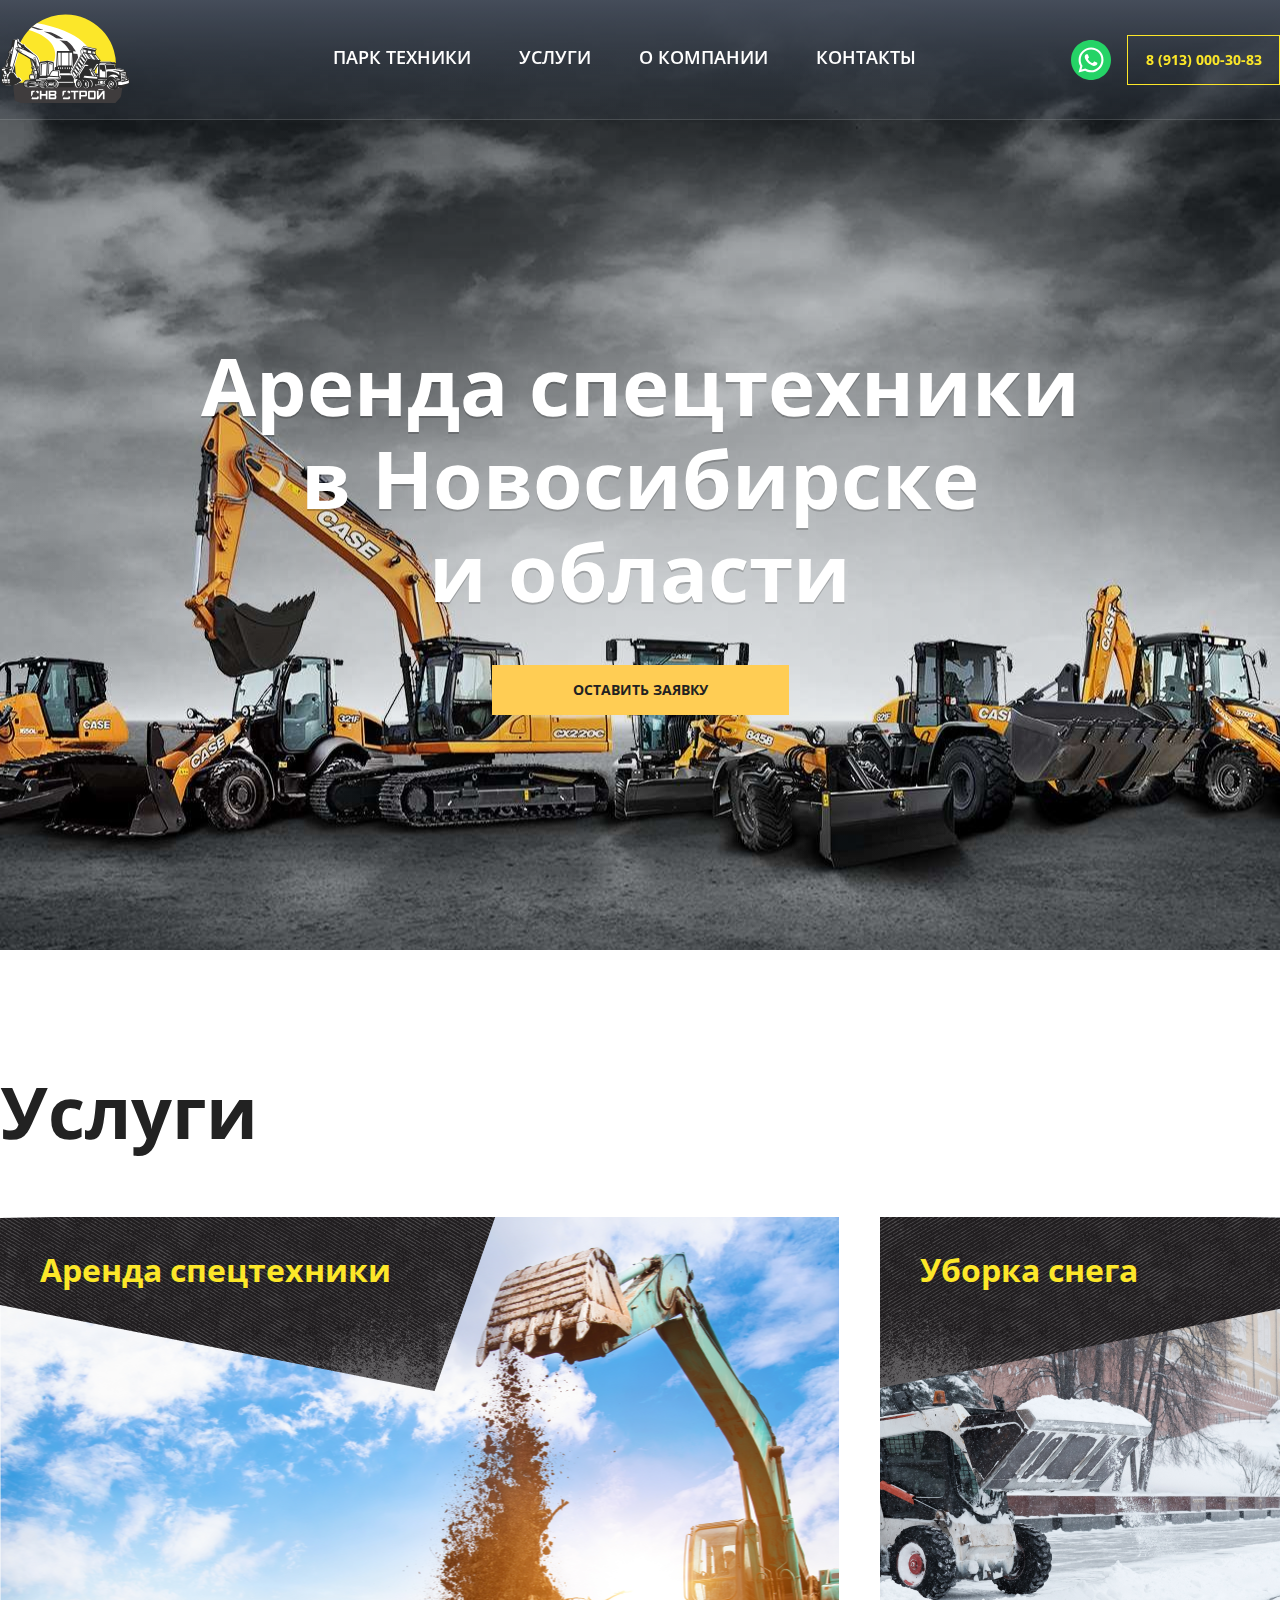
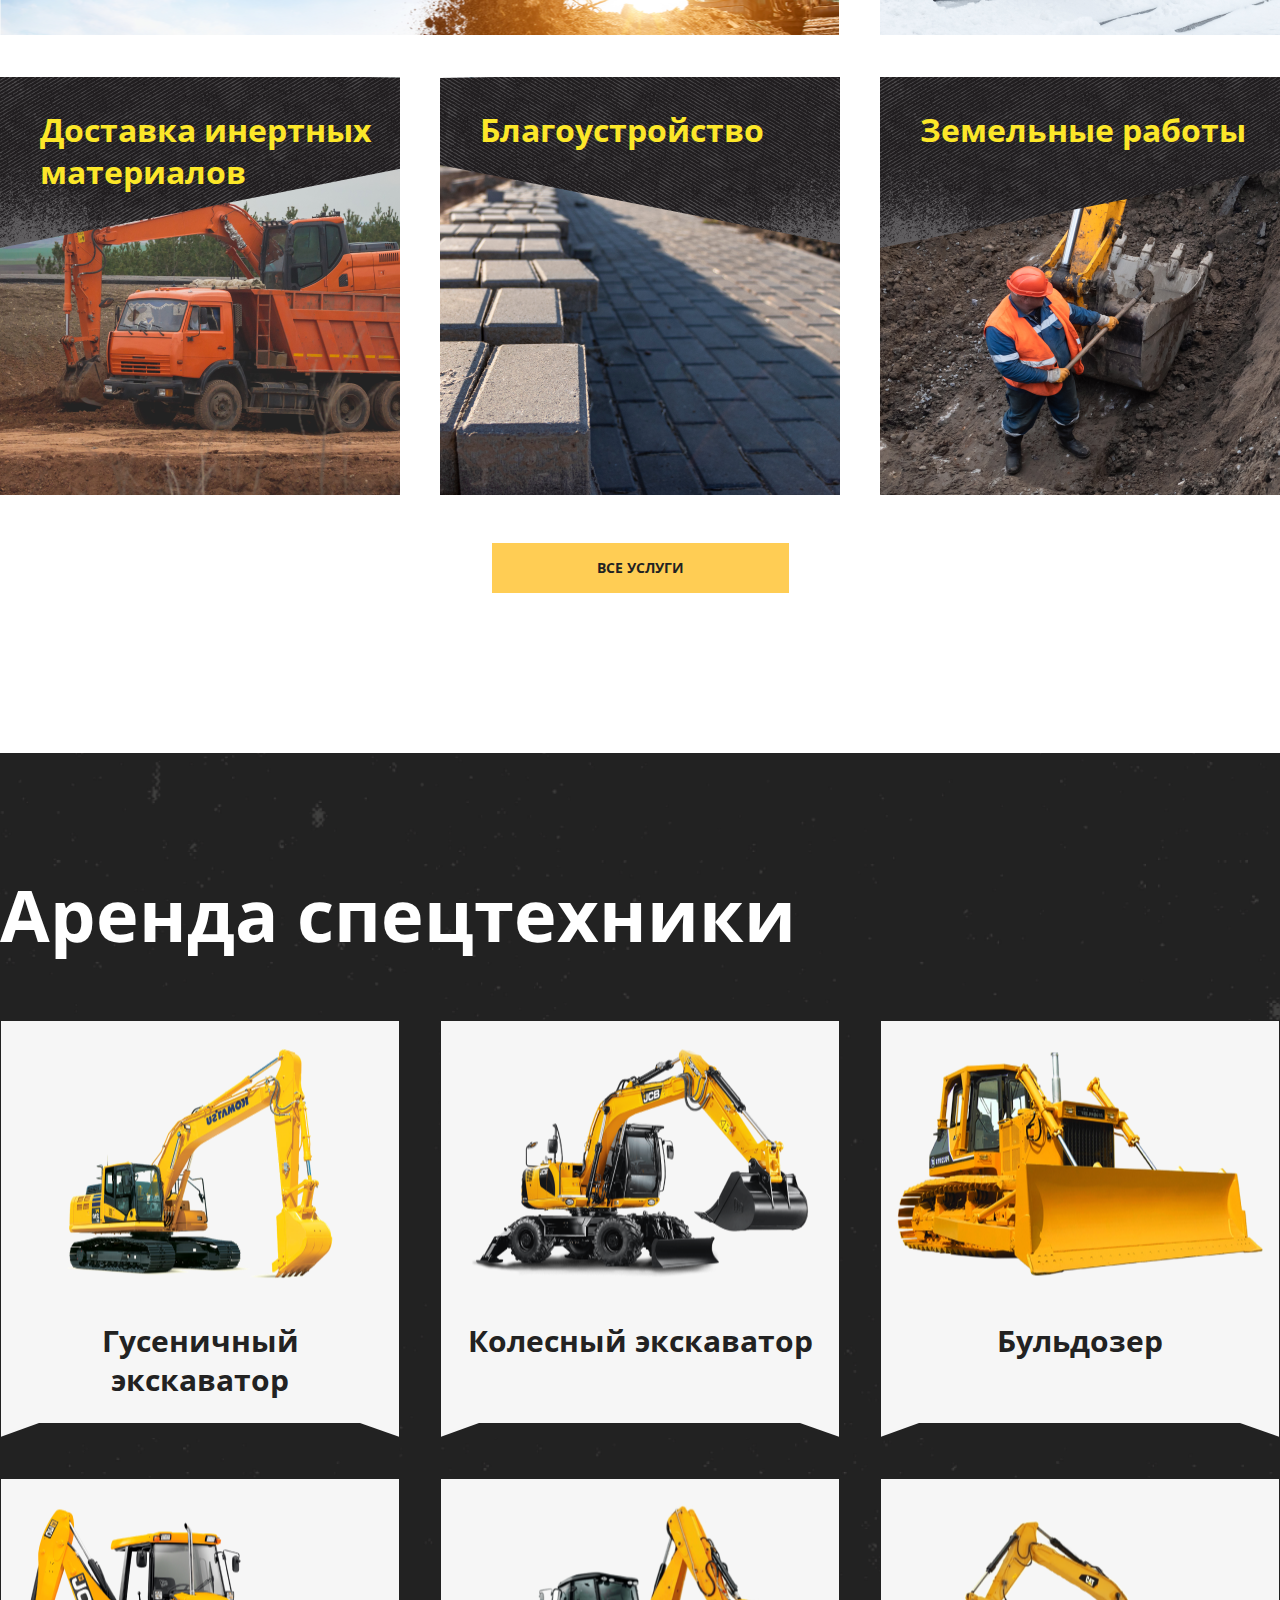
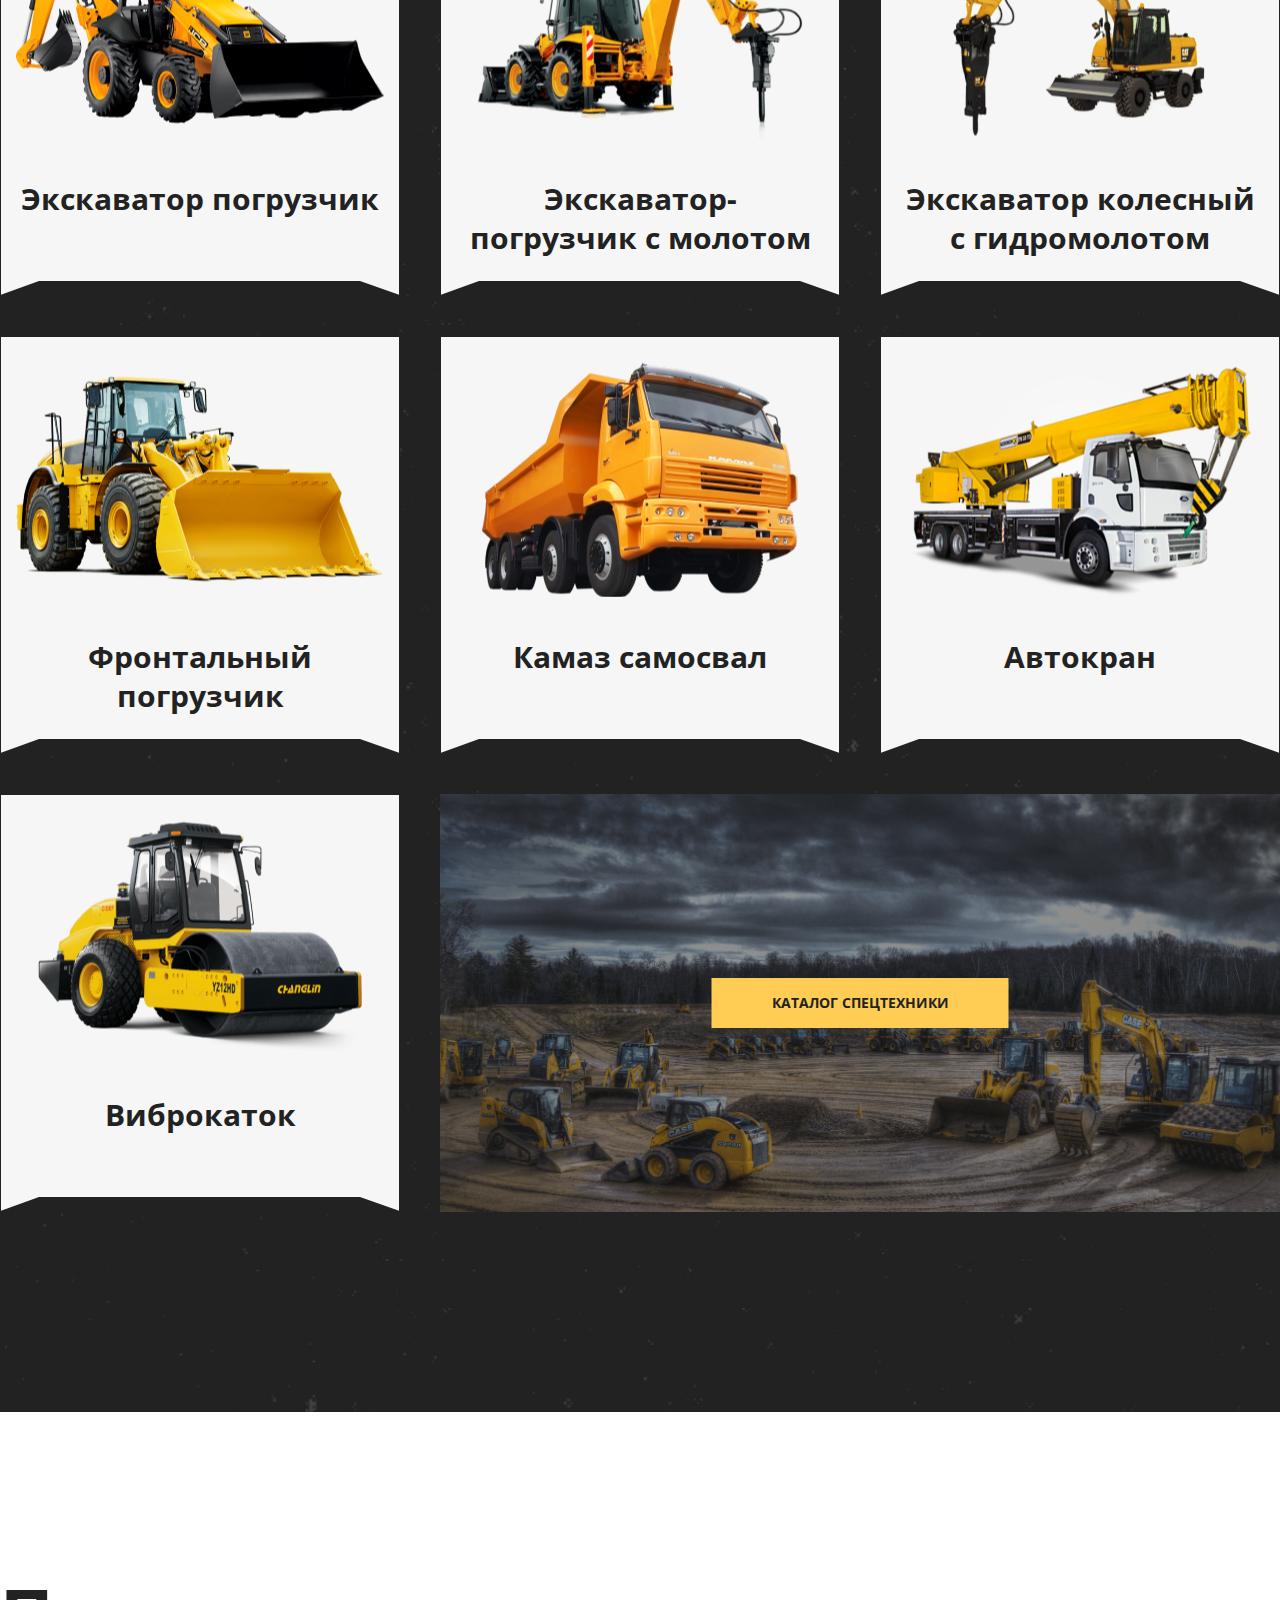
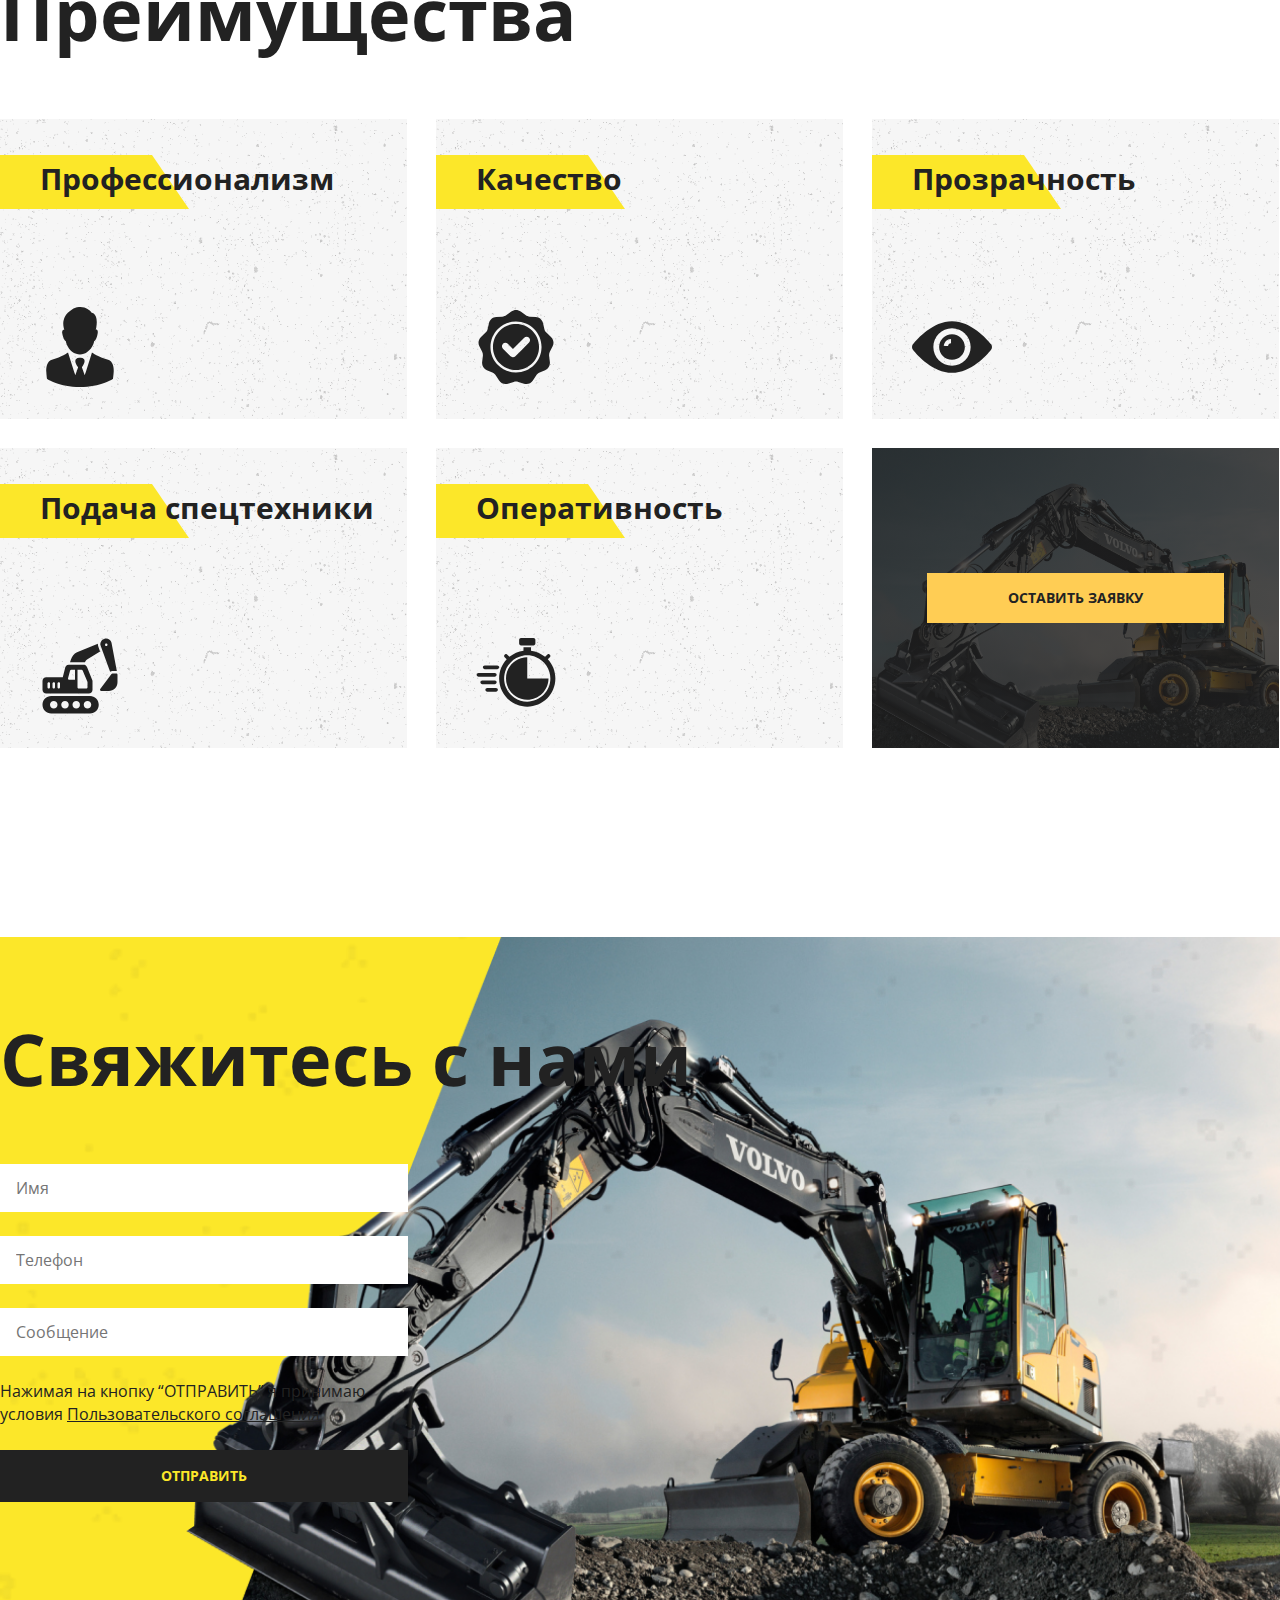
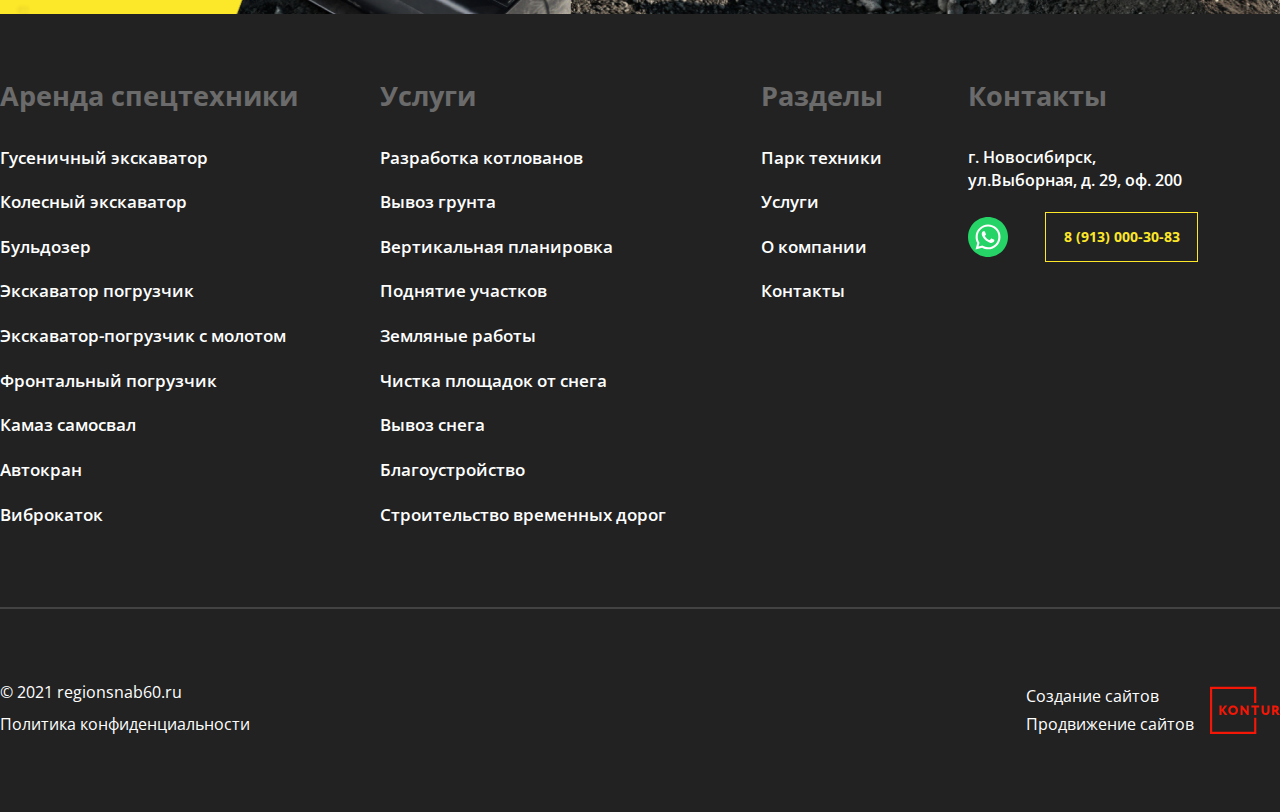
==== index.html @ 0daf1dda "web page" ====
<!DOCTYPE html>
<html lang="ru">
<head>
    <meta charset="UTF-8">
    <meta http-equiv="X-UA-Compatible" content="IE=edge">
    <meta name="viewport" content="width=device-width, initial-scale=1.0">
    <link rel="stylesheet" href="css/normalize.css">
    <link rel="stylesheet" href="css/style.css">
    <link rel="stylesheet" href="css/media.css">
    <title></title>
</head>
<body>
    <header class="header">
        <div class="container">
            <div class="header__box">
                <a href="#" class="header__logo">
                    <img src="img/logo.svg" alt="">
                </a>
                <ul class="header__navbar">
                    <li class="li">
                        <a class="item" href="#">Парк техники</a>
                    </li>
                    <li class="li">
                        <a class="item" href="#">Услуги</a>
                    </li>
                    <li class="li">
                        <a class="item" href="#">О компании</a>
                    </li>
                    <li class="li">
                        <a class="item" href="#">Контакты</a>
                    </li>
                </ul>
                <div class="header__right">
                    <a href="" class="soc">
                        <svg xmlns="http://www.w3.org/2000/svg" width="40" height="40" viewBox="0 0 40 40" fill="none">
                            <path d="M20 40C31.0457 40 40 31.0457 40 20C40 8.9543 31.0457 0 20 0C8.9543 0 0 8.9543 0 20C0 31.0457 8.9543 40 20 40Z" fill="#25D366"/>
                            <path d="M28.8581 11.0908C26.5075 8.73775 23.3822 7.4415 20.0522 7.43994C13.1916 7.43994 7.60656 13.0236 7.60437 19.8871C7.60312 22.0815 8.17656 24.223 9.26563 26.1099L7.5 32.5605L14.0984 30.8299C15.9169 31.8208 17.9638 32.3436 20.0472 32.3446H20.0525C26.9131 32.3446 32.4972 26.7599 32.5 19.8968C32.5016 16.5711 31.2075 13.4436 28.8581 11.0908ZM20.0525 30.2421H20.0484C18.1913 30.2415 16.3706 29.7427 14.7819 28.8002L14.4041 28.5758L10.4884 29.603L11.5331 25.7855L11.2872 25.393C10.2513 23.7461 9.70406 21.8427 9.70531 19.8871C9.70719 14.183 14.3488 9.54213 20.0556 9.54213C22.8194 9.54275 25.4166 10.6205 27.3703 12.5765C29.3238 14.5321 30.3988 17.1311 30.3981 19.8958C30.3963 25.6008 25.7547 30.2421 20.0525 30.2421ZM25.7275 22.4936C25.4163 22.3377 23.8872 21.5861 23.6019 21.4815C23.3166 21.3777 23.11 21.3261 22.9025 21.6374C22.695 21.9486 22.0991 22.6496 21.9172 22.8571C21.7359 23.0646 21.5547 23.0908 21.2434 22.9349C20.9322 22.779 19.9303 22.4508 18.7431 21.3908C17.8181 20.5668 17.1938 19.5474 17.0125 19.2361C16.8313 18.9249 16.9931 18.7571 17.1491 18.6018C17.2891 18.4624 17.4603 18.2386 17.6156 18.0568C17.7709 17.8749 17.8228 17.7452 17.9266 17.538C18.0303 17.3305 17.9788 17.149 17.9006 16.9933C17.8225 16.8374 17.2006 15.3065 16.9419 14.6836C16.6891 14.0771 16.4328 14.1593 16.2422 14.1499C16.0603 14.1411 15.8531 14.1386 15.6459 14.1386C15.4388 14.1386 15.1016 14.2165 14.8166 14.528C14.5319 14.8393 13.7281 15.5915 13.7281 17.123C13.7281 18.6536 14.8425 20.133 14.9981 20.3402C15.1538 20.5474 17.1913 23.6896 20.3113 25.0368C21.0531 25.3568 21.6328 25.5483 22.0844 25.6921C22.8294 25.9293 23.5075 25.8952 24.0438 25.8152C24.6413 25.7261 25.8838 25.063 26.1434 24.3365C26.4025 23.6102 26.4025 22.9877 26.3241 22.8577C26.2456 22.7274 26.0381 22.6496 25.7275 22.4936Z" fill="white"/>
                        </svg>
                    </a>
                    <a href="tel:8 (913) 000-30-83" class="btn">8 (913) 000-30-83</a>
                </div>
            </div>
        </div>
    </header>
    <main class="main">
        <section class="banner">
            <div class="banner__content">
                <div class="container">
                    <h1 class="h1">Аренда спецтехники <br> в Новосибирске <br> и области</h1>
                    <button class="btn2">ОСТАВИТЬ ЗАЯВКУ</button>
                </div>
            </div>
        </section>
        <section class="services">
            <div class="container">
                <div class="section_title">
                    <h2 class="h2">Услуги</h2>
                    <div class="services__box">
                        <a href="#" class="services__item big">
                            <div class="img">
                                <img src="img/s1.png" alt="">
                            </div>
                            <h5>Аренда спецтехники</h5>
                            <img class="bg" src="img/sbg1.png" alt="">
                            <button class="services__btn">Заказать</button>
                        </a>
                        <a href="#" class="services__item">
                            <div class="img">
                                <img src="img/s2.png" alt="">
                            </div>
                            <h5>Уборка снега</h5>
                            <img class="bg" src="img/sbg2.png" alt="">
                            <button class="services__btn">Заказать</button>
                        </a>
                        <a href="#" class="services__item">
                            <div class="img">
                                <img src="img/s3.png" alt="">
                            </div>
                            <h5>Доставка инертных материалов</h5>
                            <img class="bg" src="img/sbg2.png" alt="">
                            <button class="services__btn">Заказать</button>
                        </a>
                        <a href="#" class="services__item">
                            <div class="img">
                                <img src="img/s4.png" alt="">
                            </div>
                            <h5>Благоустройство</h5>
                            <img class="bg" src="img/sbg3.png" alt="">
                            <button class="services__btn">Заказать</button>
                        </a>
                        <a href="#" class="services__item">
                            <div class="img">
                                <img src="img/s5.png" alt="">
                            </div>
                            <h5>Земельные работы</h5>
                            <img class="bg" src="img/sbg2.png" alt="">
                            <button class="services__btn">Заказать</button>
                        </a>
                    </div>
                    <div class="services__button">
                        <a href="#" class="btn2">Все услуги</a>
                    </div>
                </div>
            </div>
        </section>
        <section class="rent">
            <div class="container">
                <div class="section_title">
                    <h2 class="h2">Аренда спецтехники</h2>
                </div>
                <div class="rent__box">
                    <a href="#" class="rent__item">
                        <div class="img">
                            <img src="img/r1.png" alt="">
                        </div>
                        <h5>Гусеничный экскаватор</h5>
                        <button class="rent__btn">Заказать ТЕхнику</button>
                    </a>
                    <a href="#" class="rent__item">
                        <div class="img">
                            <img src="img/r2.png" alt="">
                        </div>
                        <h5>Колесный экскаватор</h5>
                        <button class="rent__btn">Заказать ТЕхнику</button>
                    </a>
                    <a href="#" class="rent__item">
                        <div class="img">
                            <img src="img/r3.png" alt="">
                        </div>
                        <h5>Бульдозер</h5>
                        <button class="rent__btn">Заказать ТЕхнику</button>
                    </a>
                    <a href="#" class="rent__item">
                        <div class="img">
                            <img src="img/r4.png" alt="">
                        </div>
                        <h5>Экскаватор погрузчик</h5>
                        <button class="rent__btn">Заказать ТЕхнику</button>
                    </a>
                    <a href="#" class="rent__item">
                        <div class="img">
                            <img src="img/r5.png" alt="">
                        </div>
                        <h5>Экскаватор-погрузчик с молотом</h5>
                        <button class="rent__btn">Заказать ТЕхнику</button>
                    </a>
                    <a href="#" class="rent__item">
                        <div class="img">
                            <img src="img/r6.png" alt="">
                        </div>
                        <h5>Экскаватор колесный с гидромолотом</h5>
                        <button class="rent__btn">Заказать ТЕхнику</button>
                    </a>
                    <a href="#" class="rent__item">
                        <div class="img">
                            <img src="img/r7.png" alt="">
                        </div>
                        <h5>Фронтальный погрузчик</h5>
                        <button class="rent__btn">Заказать ТЕхнику</button>
                    </a>
                    <a href="#" class="rent__item">
                        <div class="img">
                            <img src="img/r8.png" alt="">
                        </div>
                        <h5>Камаз самосвал</h5>
                        <button class="rent__btn">Заказать ТЕхнику</button>
                    </a>
                    <a href="#" class="rent__item">
                        <div class="img">
                            <img src="img/r9.png" alt="">
                        </div>
                        <h5>Автокран</h5>
                        <button class="rent__btn">Заказать ТЕхнику</button>
                    </a>
                    <a href="#" class="rent__item">
                        <div class="img">
                            <img src="img/r10.png" alt="">
                        </div>
                        <h5>Виброкаток</h5>
                        <button class="rent__btn">Заказать ТЕхнику</button>
                    </a>
                    <div class="rent__button">
                        <a href="#" class="btn2">каталог спецтехники</a>
                    </div>
                </div>
            </div>
        </section>
        <section class="advantages">
            <div class="container">
                <div class="section_title">
                    <h2 class="h2">Преимущества</h2>
                    <div class="advantages__box">
                        <a href="#" class="advantages__item">
                            <h5><span>Профессионализм</span></h5>
                            <img src="img/a1.svg" alt="" class="icon">
                        </a>
                        <a href="#" class="advantages__item">
                            <h5><span>Качество</span></h5>
                            <img src="img/a2.svg" alt="" class="icon">
                        </a>
                        <a href="#" class="advantages__item">
                            <h5><span>Прозрачность</span></h5>
                            <img src="img/a3.svg" alt="" class="icon">
                        </a>
                        <a href="#" class="advantages__item">
                            <h5><span>Подача спецтехники</span></h5>
                            <img src="img/a4.svg" alt="" class="icon">
                        </a>
                        <a href="#" class="advantages__item">
                            <h5><span>Оперативность</span></h5>
                            <img src="img/a5.svg" alt="" class="icon">
                        </a>
                        <div class="advantages__button">
                            <button class="btn2">ОСТАВИТЬ ЗАЯВКУ</button>
                        </div>
                    </div>
                </div>
            </div>
        </section>
        <section class="contact_us">
            <img src="img/form-img.png" alt="" class="contact_us__img">
            <div class="container">
                <div class="section_title">
                    <h2 class="h2">Свяжитесь с нами</h2>
                </div>
                <form action="" class="contact_us__fotm">
                    <input type="text" class="input" placeholder="Имя">
                    <input type="text" class="input" placeholder="Телефон">
                    <input type="text" class="input" placeholder="Сообщение">
                    <h6>Нажимая на кнопку “ОТПРАВИТЬ” я принимаю условия <a href="#">Пользовательского соглашения</a></h6>
                    <button class="contact_us__btn">Отправить</button>
                </form>
            </div>
        </section>
    </main>
    <footer class="footer">
        <div class="container">
            <div class="footer__top">
                <div class="footer__nav">
                    <h5>Аренда спецтехники</h5>
                    <ul>
                        <li>
                            <a href="#">Гусеничный экскаватор</a>
                        </li>
                        <li>
                            <a href="#">Колесный экскаватор</a>
                        </li>
                        <li>
                            <a href="#">Бульдозер</a>
                        </li>
                        <li>
                            <a href="#">Экскаватор погрузчик</a>
                        </li>
                        <li>
                            <a href="#">Экскаватор-погрузчик с молотом</a>
                        </li>
                        <li>
                            <a href="#">Фронтальный погрузчик</a>
                        </li>
                        <li>
                            <a href="#">Камаз самосвал</a>
                        </li>
                        <li>
                            <a href="#">Автокран</a>
                        </li>
                        <li>
                            <a href="#">Виброкаток</a>
                        </li>
                    </ul>
                </div>
                <div class="footer__nav">
                    <h5>Услуги</h5>
                    <ul>
                        <li>
                            <a href="#">Разработка котлованов</a>
                        </li>
                        <li>
                            <a href="#">Вывоз грунта</a>
                        </li>
                        <li>
                            <a href="#">Вертикальная планировка</a>
                        </li>
                        <li>
                            <a href="#">Поднятие участков</a>
                        </li>
                        <li>
                            <a href="#">Земляные работы</a>
                        </li>
                        <li>
                            <a href="#">Чистка площадок от снега</a>
                        </li>
                        <li>
                            <a href="#">Вывоз снега</a>
                        </li>
                        <li>
                            <a href="#">Благоустройство</a>
                        </li>
                        <li>
                            <a href="#">Строительство временных дорог</a>
                        </li>
                    </ul>
                </div>
                <div class="footer__nav footer__nav_min">
                    <h5>Разделы</h5>
                    <ul>
                        <li>
                            <a href="#">Парк техники</a>
                        </li>
                        <li>
                            <a href="#">Услуги</a>
                        </li>
                        <li>
                            <a href="#">О компании</a>
                        </li>
                        <li>
                            <a href="#">Контакты</a>
                        </li>
                    </ul>
                </div>
                <div class="footer__nav footer__nav_right">
                    <h5>Контакты</h5>
                    <p>г. Новосибирск, ул.Выборная, д. 29, оф. 200</p>
                    <div class="box">
                        <a href="" class="soc">
                            <svg xmlns="http://www.w3.org/2000/svg" width="40" height="40" viewBox="0 0 40 40" fill="none">
                                <path d="M20 40C31.0457 40 40 31.0457 40 20C40 8.9543 31.0457 0 20 0C8.9543 0 0 8.9543 0 20C0 31.0457 8.9543 40 20 40Z" fill="#25D366"/>
                                <path d="M28.8581 11.0908C26.5075 8.73775 23.3822 7.4415 20.0522 7.43994C13.1916 7.43994 7.60656 13.0236 7.60437 19.8871C7.60312 22.0815 8.17656 24.223 9.26563 26.1099L7.5 32.5605L14.0984 30.8299C15.9169 31.8208 17.9638 32.3436 20.0472 32.3446H20.0525C26.9131 32.3446 32.4972 26.7599 32.5 19.8968C32.5016 16.5711 31.2075 13.4436 28.8581 11.0908ZM20.0525 30.2421H20.0484C18.1913 30.2415 16.3706 29.7427 14.7819 28.8002L14.4041 28.5758L10.4884 29.603L11.5331 25.7855L11.2872 25.393C10.2513 23.7461 9.70406 21.8427 9.70531 19.8871C9.70719 14.183 14.3488 9.54213 20.0556 9.54213C22.8194 9.54275 25.4166 10.6205 27.3703 12.5765C29.3238 14.5321 30.3988 17.1311 30.3981 19.8958C30.3963 25.6008 25.7547 30.2421 20.0525 30.2421ZM25.7275 22.4936C25.4163 22.3377 23.8872 21.5861 23.6019 21.4815C23.3166 21.3777 23.11 21.3261 22.9025 21.6374C22.695 21.9486 22.0991 22.6496 21.9172 22.8571C21.7359 23.0646 21.5547 23.0908 21.2434 22.9349C20.9322 22.779 19.9303 22.4508 18.7431 21.3908C17.8181 20.5668 17.1938 19.5474 17.0125 19.2361C16.8313 18.9249 16.9931 18.7571 17.1491 18.6018C17.2891 18.4624 17.4603 18.2386 17.6156 18.0568C17.7709 17.8749 17.8228 17.7452 17.9266 17.538C18.0303 17.3305 17.9788 17.149 17.9006 16.9933C17.8225 16.8374 17.2006 15.3065 16.9419 14.6836C16.6891 14.0771 16.4328 14.1593 16.2422 14.1499C16.0603 14.1411 15.8531 14.1386 15.6459 14.1386C15.4388 14.1386 15.1016 14.2165 14.8166 14.528C14.5319 14.8393 13.7281 15.5915 13.7281 17.123C13.7281 18.6536 14.8425 20.133 14.9981 20.3402C15.1538 20.5474 17.1913 23.6896 20.3113 25.0368C21.0531 25.3568 21.6328 25.5483 22.0844 25.6921C22.8294 25.9293 23.5075 25.8952 24.0438 25.8152C24.6413 25.7261 25.8838 25.063 26.1434 24.3365C26.4025 23.6102 26.4025 22.9877 26.3241 22.8577C26.2456 22.7274 26.0381 22.6496 25.7275 22.4936Z" fill="white"/>
                            </svg>
                        </a>
                        <a href="tel:8 (913) 000-30-83" class="btn">8 (913) 000-30-83</a>
                    </div>
                </div>
            </div>
            <div class="footer__bottom">
                <div class="left">
                    <p>©  2021 regionsnab60.ru</p>
                    <a href="#">Политика конфиденциальности</a>
                </div>
                <div class="right">
                    <div>
                        <a href="#">Создание сайтов</a>
                        <a href="#">Продвижение сайтов</a>
                    </div>
                    <img src="img/Kontur.svg" alt="">
                </div>
            </div>
        </div>
    </footer>
    
    <script src="js/jquery.min.js"></script>
    <script src="js/main.js"></script>
</body>
</html>
---- css/style.css ----
@import url("https://fonts.googleapis.com/css2?family=Open+Sans:ital,wght@0,300;0,400;0,500;0,600;0,700;0,800;1,300;1,400;1,500;1,600;1,700;1,800&family=Ubuntu:ital,wght@0,300;0,400;0,500;0,700;1,300;1,400;1,500;1,700&display=swap");
*, *::before, *::after {
  margin: 0;
  padding: 0;
  outline: none;
  -webkit-box-sizing: border-box;
  box-sizing: border-box; }

:focus {
  outline: none; }

body {
  font-family: 'Open Sans', sans-serif; }

button {
  cursor: pointer; }

a {
  padding: 0;
  margin: 0;
  text-decoration: none; }

p {
  padding: 0;
  margin: 0; }

h1, h2, h3, h4, h5, h6 {
  padding: 0;
  margin: 0; }

ul, ol {
  list-style: none;
  padding: 0;
  margin: 0; }

.btn {
  width: 153px;
  height: 50px;
  border: 1px solid #FCE729;
  background: transparent;
  display: -webkit-box;
  display: -ms-flexbox;
  display: flex;
  -webkit-box-align: center;
  -ms-flex-align: center;
  align-items: center;
  -webkit-box-pack: center;
  -ms-flex-pack: center;
  justify-content: center;
  font-weight: bold;
  font-size: 14px;
  line-height: 145%;
  text-transform: uppercase;
  color: #FCE729;
  display: flex;
  align-items: center;
  justify-content: center;
  -webkit-transition: all 0.3s ease;
  -o-transition: all 0.3s ease;
  transition: all 0.3s ease; }

.btn:hover {
  color: #222222;
  background-color: #FCE729; }

.btn2 {
  width: 297px;
  height: 50px;
  background: #FFCD54;
  border: 0;
  display: -webkit-box;
  display: -ms-flexbox;
  display: flex;
  -webkit-box-align: center;
  -ms-flex-align: center;
  align-items: center;
  -webkit-box-pack: center;
  -ms-flex-pack: center;
  justify-content: center;
  font-weight: bold;
  font-size: 14px;
  line-height: 145%;
  text-transform: uppercase;
  color: #222222; }

.container {
  max-width: 1280px;
  width: 100%;
  margin: 0 auto; }

.header {
  width: 100%;
  height: 120px;
  background: -webkit-gradient(linear, left top, left bottom, from(#454D5A), color-stop(130%, rgba(74, 84, 96, 0)));
  background: -webkit-linear-gradient(top, #454D5A 0%, rgba(74, 84, 96, 0) 130%);
  background: -o-linear-gradient(top, #454D5A 0%, rgba(74, 84, 96, 0) 130%);
  background: linear-gradient(180deg, #454D5A 0%, rgba(74, 84, 96, 0) 130%);
  -webkit-box-shadow: inset 0px -1px 0px rgba(255, 255, 255, 0.15);
  box-shadow: inset 0px -1px 0px rgba(255, 255, 255, 0.15);
  position: fixed;
  top: 0;
  left: 0;
  z-index: 999;
  display: -webkit-box;
  display: -ms-flexbox;
  display: flex;
  -webkit-box-align: center;
  -ms-flex-align: center;
  align-items: center;
  -webkit-transition: all 0.3s ease;
  -o-transition: all 0.3s ease;
  transition: all 0.3s ease; }
  .header .container {
    height: 100%; }

.header.fixed {
  position: fixed;
  background: #454D5A;
  -webkit-box-shadow: inset 0px -1px 0px rgba(255, 255, 255, 0.15);
  box-shadow: inset 0px -1px 0px rgba(255, 255, 255, 0.15); }

.header__box {
  height: 100%;
  display: -webkit-box;
  display: -ms-flexbox;
  display: flex;
  -webkit-box-align: center;
  -ms-flex-align: center;
  align-items: center;
  -webkit-box-pack: justify;
  -ms-flex-pack: justify;
  justify-content: space-between; }

.header__navbar {
  display: -webkit-box;
  display: -ms-flexbox;
  display: flex;
  height: 100%; }
  .header__navbar .li {
    height: 100%;
    margin-left: 48px; }
    .header__navbar .li .item {
      display: -webkit-box;
      display: -ms-flexbox;
      display: flex;
      -webkit-box-align: center;
      -ms-flex-align: center;
      align-items: center;
      height: 100%;
      font-weight: 600;
      font-size: 18px;
      line-height: 145%;
      text-transform: uppercase;
      color: #FFFFFF;
      border-bottom: 6px solid transparent;
      -webkit-transition: all 0.3s ease;
      -o-transition: all 0.3s ease;
      transition: all 0.3s ease; }
    .header__navbar .li .item:hover {
      color: #FFCD54;
      border-bottom: 6px solid #FFCD54; }
  .header__navbar .item:nth-child(1) {
    margin-left: 0; }

.header__right {
  display: -webkit-box;
  display: -ms-flexbox;
  display: flex;
  -webkit-box-align: center;
  -ms-flex-align: center;
  align-items: center; }
  .header__right .soc {
    display: block;
    width: 40px;
    height: 40px; }
  .header__right .btn {
    margin-left: 16px; }

.banner {
  display: block;
  width: 100%;
  height: 950px;
  background: url(../img/bg_img.png) no-repeat center/cover;
  position: relative; }

.banner::after {
  content: "";
  width: 100%;
  height: 100%;
  background: -webkit-radial-gradient(50% 50%, 50% 50%, rgba(0, 0, 0, 0.2) 0%, rgba(0, 0, 0, 0) 100%);
  background: -o-radial-gradient(50% 50%, 50% 50%, rgba(0, 0, 0, 0.2) 0%, rgba(0, 0, 0, 0) 100%);
  background: radial-gradient(50% 50% at 50% 50%, rgba(0, 0, 0, 0.2) 0%, rgba(0, 0, 0, 0) 100%);
  position: absolute;
  top: 0;
  left: 0; }

.banner__content {
  position: absolute;
  top: 0;
  left: 0;
  z-index: 1;
  width: 100%;
  height: 100%;
  padding-top: 338px; }
  .banner__content .h1 {
    max-width: 900px;
    width: 100%;
    font-weight: bold;
    font-size: 80px;
    line-height: 93px;
    text-align: center;
    color: #FFFFFF;
    text-shadow: 0px 2px 0px rgba(0, 0, 0, 0.2);
    margin: 0 auto;
    margin-bottom: 48px; }
  .banner__content .btn2 {
    margin: 0 auto; }

.section_title .h2 {
  font-weight: bold;
  font-size: 72px;
  line-height: 83px;
  color: #222222;
  margin-bottom: 64px; }

.services {
  padding-top: 120px;
  padding-bottom: 160px; }

.services__box {
  display: -webkit-box;
  display: -ms-flexbox;
  display: flex;
  -webkit-box-pack: justify;
  -ms-flex-pack: justify;
  justify-content: space-between;
  -ms-flex-wrap: wrap;
  flex-wrap: wrap; }

.services__item {
  display: block;
  width: 400px;
  height: 418px;
  margin-bottom: 42px;
  position: relative;
  overflow: hidden; }
  .services__item .img {
    position: absolute;
    top: 0;
    left: 0;
    width: 100%;
    height: 100%;
    overflow: hidden; }
    .services__item .img img {
      width: 100%;
      height: auto;
      position: absolute;
      top: 50%;
      left: 50%;
      -webkit-transform: translate(-50%, -50%);
      -ms-transform: translate(-50%, -50%);
      transform: translate(-50%, -50%); }
  .services__item .img::after {
    content: "";
    width: 100%;
    height: 100%;
    background: #222222;
    opacity: 0;
    z-index: 1;
    position: absolute;
    top: 0;
    left: 0;
    -webkit-transition: all 0.3s ease;
    -o-transition: all 0.3s ease;
    transition: all 0.3s ease; }
  .services__item h5 {
    width: 340px;
    font-weight: bold;
    font-size: 32px;
    line-height: 130%;
    color: #FCE729;
    position: absolute;
    top: 32px;
    left: 40px;
    z-index: 3; }
  .services__item .bg {
    position: absolute;
    top: 0;
    left: 0;
    z-index: 2; }

.services__item.big {
  width: 839px; }
  .services__item.big h5 {
    width: 355px; }

.services__btn {
  display: -webkit-box;
  display: -ms-flexbox;
  display: flex;
  -webkit-box-align: center;
  -ms-flex-align: center;
  align-items: center;
  -webkit-box-pack: center;
  -ms-flex-pack: center;
  justify-content: center;
  width: 100%;
  height: 50px;
  position: absolute;
  bottom: -50px;
  left: 0;
  z-index: 2;
  background: #222222;
  font-weight: bold;
  font-size: 14px;
  line-height: 145%;
  text-transform: uppercase;
  color: #FCE729;
  border: 0;
  -webkit-transition: all 0.3s ease;
  -o-transition: all 0.3s ease;
  transition: all 0.3s ease; }

.services__item:hover .img::after {
  opacity: 0.5; }

.services__item:hover .services__btn {
  bottom: 0; }

.services__button {
  display: -webkit-box;
  display: -ms-flexbox;
  display: flex;
  -webkit-box-pack: center;
  -ms-flex-pack: center;
  justify-content: center;
  padding-top: 6px; }

.rent {
  background: #222222 url(../img/rent_bg.png) no-repeat center/cover;
  padding-top: 120px;
  padding-bottom: 160px; }
  .rent .h2 {
    color: #FFFFFF; }

.rent__box {
  display: -webkit-box;
  display: -ms-flexbox;
  display: flex;
  -ms-flex-wrap: wrap;
  flex-wrap: wrap; }

.rent__item {
  display: block;
  width: 400px;
  height: 418px;
  background: #F6F6F6;
  padding-top: 25px;
  margin-right: 40px;
  margin-bottom: 40px;
  overflow: hidden;
  position: relative;
  border: 1px solid #222222;
  -webkit-transition: all 0.3s ease;
  -o-transition: all 0.3s ease;
  transition: all 0.3s ease; }
  .rent__item .img {
    width: 374px;
    height: 235px;
    overflow: hidden;
    margin: 0 auto;
    margin-bottom: 40px;
    margin-bottom: 40px;
    position: relative; }
    .rent__item .img img {
      width: 100%;
      height: auto;
      position: absolute;
      top: 50%;
      left: 50%;
      -webkit-transform: translate(-50%, -50%);
      -ms-transform: translate(-50%, -50%);
      transform: translate(-50%, -50%); }
  .rent__item h5 {
    padding: 0 20px;
    font-weight: bold;
    font-size: 30px;
    line-height: 130%;
    text-align: center;
    color: #222222; }

.rent__item:nth-child(3n) {
  margin-right: 0; }

.rent__btn {
  position: absolute;
  left: 0;
  bottom: -100px;
  width: 100%;
  height: 114px;
  background: url(../img/r_bg.svg) no-repeat center;
  border: 0;
  font-weight: bold;
  font-size: 14px;
  line-height: 145%;
  text-transform: uppercase;
  color: #FCE729;
  -webkit-transition: all 0.3s ease;
  -o-transition: all 0.3s ease;
  transition: all 0.3s ease; }

.rent__item:hover {
  border: 1px solid #FCE729;
  -webkit-transform: translateY(-10px);
  -ms-transform: translateY(-10px);
  transform: translateY(-10px); }
  .rent__item:hover .rent__btn {
    bottom: 0; }

.rent__button {
  width: 840px;
  height: 418px;
  background: url(../img/r11.png) no-repeat center/cover;
  position: relative; }
  .rent__button .btn2 {
    position: absolute;
    top: 50%;
    left: 50%;
    -webkit-transform: translate(-50%, -50%);
    -ms-transform: translate(-50%, -50%);
    transform: translate(-50%, -50%);
    z-index: 1; }

.rent__button::after {
  content: "";
  width: 100%;
  height: 100%;
  background: -webkit-gradient(linear, left bottom, left top, from(rgba(34, 34, 34, 0.5)), to(rgba(34, 34, 34, 0.5)));
  background: -webkit-linear-gradient(bottom, rgba(34, 34, 34, 0.5), rgba(34, 34, 34, 0.5));
  background: -o-linear-gradient(bottom, rgba(34, 34, 34, 0.5), rgba(34, 34, 34, 0.5));
  background: linear-gradient(0deg, rgba(34, 34, 34, 0.5), rgba(34, 34, 34, 0.5));
  position: absolute;
  top: 0;
  left: 0; }

.advantages {
  padding-top: 160px;
  padding-bottom: 160px; }

.advantages__box {
  display: -webkit-box;
  display: -ms-flexbox;
  display: flex;
  -ms-flex-wrap: wrap;
  flex-wrap: wrap; }

.advantages__item {
  display: block;
  width: 407px;
  height: 300px;
  margin-right: 29px;
  margin-bottom: 29px;
  overflow: hidden;
  position: relative;
  -webkit-transition: all 0.3s ease;
  -o-transition: all 0.3s ease;
  transition: all 0.3s ease;
  background: #F6F6F6; }
  .advantages__item h5 {
    width: 340px;
    font-weight: bold;
    font-size: 30px;
    line-height: 130%;
    color: #222222;
    position: absolute;
    top: 40px;
    left: 40px;
    z-index: 3; }
    .advantages__item h5 span {
      position: relative;
      z-index: 1; }
  .advantages__item h5::after {
    content: "";
    width: 189px;
    height: 54px;
    position: absolute;
    left: -40px;
    top: -4px;
    background: url(../img/a_line.svg) no-repeat;
    background-position: left;
    background-size: 100%; }
  .advantages__item .icon {
    width: 80px;
    height: 80px;
    position: absolute;
    bottom: 32px;
    left: 40px;
    z-index: 3; }

.advantages__item:nth-child(3n) {
  margin-right: 0; }

.advantages__item::after {
  content: "";
  width: 100%;
  height: 100%;
  position: absolute;
  top: 0;
  left: 0;
  background: url(../img/a_bg.png) no-repeat center/cover;
  opacity: 0.3; }

.advantages__item::before {
  content: "";
  width: 100%;
  height: 100%;
  position: absolute;
  top: 0;
  left: -100%;
  z-index: 2;
  background: url(../img/a_line2.svg) no-repeat center/cover;
  -webkit-transition: all 0.3s ease;
  -o-transition: all 0.3s ease;
  transition: all 0.3s ease; }

.advantages__item:hover::before {
  left: 0; }

.advantages__item:hover {
  -webkit-transform: translateY(-5px);
  -ms-transform: translateY(-5px);
  transform: translateY(-5px); }

.advantages__button {
  display: -webkit-box;
  display: -ms-flexbox;
  display: flex;
  -webkit-box-align: center;
  -ms-flex-align: center;
  align-items: center;
  -webkit-box-pack: center;
  -ms-flex-pack: center;
  justify-content: center;
  width: 407px;
  height: 300px;
  background: url(../img/a_btn.png) no-repeat center/cover;
  position: relative; }
  .advantages__button .btn2 {
    position: relative;
    z-index: 1; }

.advantages__button::after {
  content: "";
  width: 100%;
  height: 100%;
  position: absolute;
  top: 0;
  left: 0;
  background: -webkit-gradient(linear, left bottom, left top, from(rgba(34, 34, 34, 0.8)), to(rgba(34, 34, 34, 0.8)));
  background: -webkit-linear-gradient(bottom, rgba(34, 34, 34, 0.8), rgba(34, 34, 34, 0.8));
  background: -o-linear-gradient(bottom, rgba(34, 34, 34, 0.8), rgba(34, 34, 34, 0.8));
  background: linear-gradient(0deg, rgba(34, 34, 34, 0.8), rgba(34, 34, 34, 0.8)); }

.contact_us {
  padding-top: 80px;
  padding-bottom: 112px;
  background: #FCE729;
  position: relative; }
  .contact_us .container {
    position: relative;
    z-index: 1; }

.contact_us__img {
  width: auto;
  height: 100%;
  position: absolute;
  top: 0;
  right: 0; }

.contact_us::after {
  content: "";
  width: 100%;
  height: 100%;
  position: absolute;
  top: 0;
  left: 0;
  background: url(../img/rent_bg.png) no-repeat center;
  background-size: 400%;
  opacity: 0.15; }

.contact_us__fotm {
  max-width: 408px;
  width: 100%; }
  .contact_us__fotm .input {
    width: 100%;
    height: 48px;
    margin-bottom: 24px;
    background: #FFFFFF;
    border: 0;
    padding: 0 16px;
    font-weight: normal;
    font-size: 16px;
    line-height: 145%;
    color: #767676; }
  .contact_us__fotm h6 {
    font-weight: normal;
    font-size: 16px;
    line-height: 145%;
    color: #222222;
    margin-bottom: 24px; }
    .contact_us__fotm h6 a {
      text-decoration: underline;
      color: #222222; }

.contact_us__btn {
  width: 100%;
  height: 52px;
  background: #222222;
  border: 0;
  font-weight: bold;
  font-size: 14px;
  line-height: 145%;
  text-transform: uppercase;
  color: #FCE729; }

.crumbs {
  display: -webkit-box;
  display: -ms-flexbox;
  display: flex;
  -webkit-box-align: center;
  -ms-flex-align: center;
  align-items: center; }
  .crumbs a {
    font-family: 'Ubuntu', sans-serif;
    font-weight: normal;
    font-size: 14px;
    line-height: 16px;
    color: #222222; }
  .crumbs img {
    margin: 0 10px; }
  .crumbs p {
    font-family: 'Ubuntu', sans-serif;
    font-weight: normal;
    font-size: 14px;
    line-height: 16px;
    color: #FCE729; }
  .crumbs a:hover {
    text-decoration: underline; }

.services_page {
  padding-top: 144px; }
  .services_page .services {
    padding-top: 40px; }

.technics_page {
  padding-top: 144px; }
  .technics_page .rent {
    background: transparent;
    padding-top: 40px; }
    .technics_page .rent .h2 {
      color: #222222; }
  .technics_page .rent__item {
    border-color: #fff; }
  .technics_page .rent__item:hover {
    border: 1px solid #FCE729; }

.product_page {
  padding-top: 144px; }

.product {
  padding-top: 40px;
  padding-bottom: 160px; }

.product__box {
  display: -webkit-box;
  display: -ms-flexbox;
  display: flex;
  -webkit-box-pack: justify;
  -ms-flex-pack: justify;
  justify-content: space-between; }

.product__img {
  width: 625px;
  height: 432px;
  background: #FFFFFF;
  border: 2px solid #F6F6F6;
  position: relative;
  margin-bottom: 80px; }
  .product__img img {
    width: 485px;
    position: absolute;
    top: 50%;
    left: 50%;
    -webkit-transform: translate(-50%, -50%);
    -ms-transform: translate(-50%, -50%);
    transform: translate(-50%, -50%); }

.product__left {
  width: 720px; }

.product__aside {
  display: -webkit-box;
  display: -ms-flexbox;
  display: flex;
  -webkit-box-orient: vertical;
  -webkit-box-direction: normal;
  -ms-flex-direction: column;
  flex-direction: column;
  -webkit-box-pack: justify;
  -ms-flex-pack: justify;
  justify-content: space-between;
  min-width: 371px;
  width: 371px;
  height: 432px;
  position: -webkit-sticky;
  position: sticky;
  top: 100px;
  background: #FFFFFF;
  border: 2px solid #F6F6F6;
  padding: 32px 40px 48px 40px; }
  .product__aside .title {
    font-weight: bold;
    font-size: 32px;
    line-height: 130%;
    color: #222222;
    margin-bottom: 24px; }
  .product__aside h4 {
    font-weight: 600;
    font-size: 18px;
    line-height: 145%;
    color: #222222;
    margin-bottom: 16px; }
  .product__aside .box {
    display: -webkit-box;
    display: -ms-flexbox;
    display: flex;
    margin-bottom: 12px; }
    .product__aside .box p {
      font-weight: normal;
      font-size: 16px;
      line-height: 145%;
      color: #222222;
      margin-right: 4px; }
    .product__aside .box h6 {
      font-weight: bold;
      font-size: 16px;
      line-height: 145%;
      color: #222222; }

.product__description h4 {
  font-weight: bold;
  font-size: 32px;
  line-height: 130%;
  color: #222222;
  margin-bottom: 32px; }

.product__description p {
  font-weight: normal;
  font-size: 18px;
  line-height: 145%;
  color: #222222;
  margin-bottom: 24px; }

.footer {
  background: #222222; }

.footer__top {
  display: -webkit-box;
  display: -ms-flexbox;
  display: flex;
  padding-top: 64px;
  padding-bottom: 80px; }

.footer__bottom {
  display: -webkit-box;
  display: -ms-flexbox;
  display: flex;
  -webkit-box-pack: justify;
  -ms-flex-pack: justify;
  justify-content: space-between;
  padding-top: 72px;
  padding-bottom: 72px;
  border-top: 2px solid #434343; }
  .footer__bottom .left p {
    font-weight: normal;
    font-size: 16px;
    line-height: 145%;
    color: #FFFFFF;
    margin-bottom: 8px; }
  .footer__bottom .left a {
    font-weight: normal;
    font-size: 16px;
    line-height: 145%;
    color: #FFFFFF; }
  .footer__bottom .left a:hover {
    text-decoration: underline; }
  .footer__bottom .right {
    display: -webkit-box;
    display: -ms-flexbox;
    display: flex;
    -webkit-box-pack: end;
    -ms-flex-pack: end;
    justify-content: flex-end; }
    .footer__bottom .right a {
      display: block;
      font-weight: normal;
      font-size: 16px;
      line-height: 145%;
      color: #FFFFFF;
      margin: 4px 0; }
    .footer__bottom .right img {
      margin-left: 16px; }

.footer__nav {
  width: 325px;
  margin-right: 82px; }
  .footer__nav h5 {
    font-weight: bold;
    font-size: 27px;
    line-height: 130%;
    color: #FFFFFF;
    opacity: 0.33;
    margin-bottom: 32px; }
  .footer__nav ul li {
    margin-bottom: 20px; }
    .footer__nav ul li a {
      font-weight: 600;
      font-size: 17px;
      line-height: 145%;
      color: #FFFFFF;
      -webkit-transition: all 0.3s ease;
      -o-transition: all 0.3s ease;
      transition: all 0.3s ease; }
    .footer__nav ul li a:hover {
      color: #FCE729; }
  .footer__nav ul li:last-child {
    margin-bottom: 0; }

.footer__nav_min {
  width: 137px; }

.footer__nav_right {
  width: 250px;
  margin-left: auto; }
  .footer__nav_right p {
    font-weight: 600;
    font-size: 16px;
    line-height: 145%;
    color: #FFFFFF;
    margin-bottom: 20px; }
  .footer__nav_right .box {
    display: -webkit-box;
    display: -ms-flexbox;
    display: flex;
    -webkit-box-align: center;
    -ms-flex-align: center;
    align-items: center;
    -webkit-box-pack: justify;
    -ms-flex-pack: justify;
    justify-content: space-between; }
    .footer__nav_right .box .soc {
      width: 40px;
      height: 40px; }
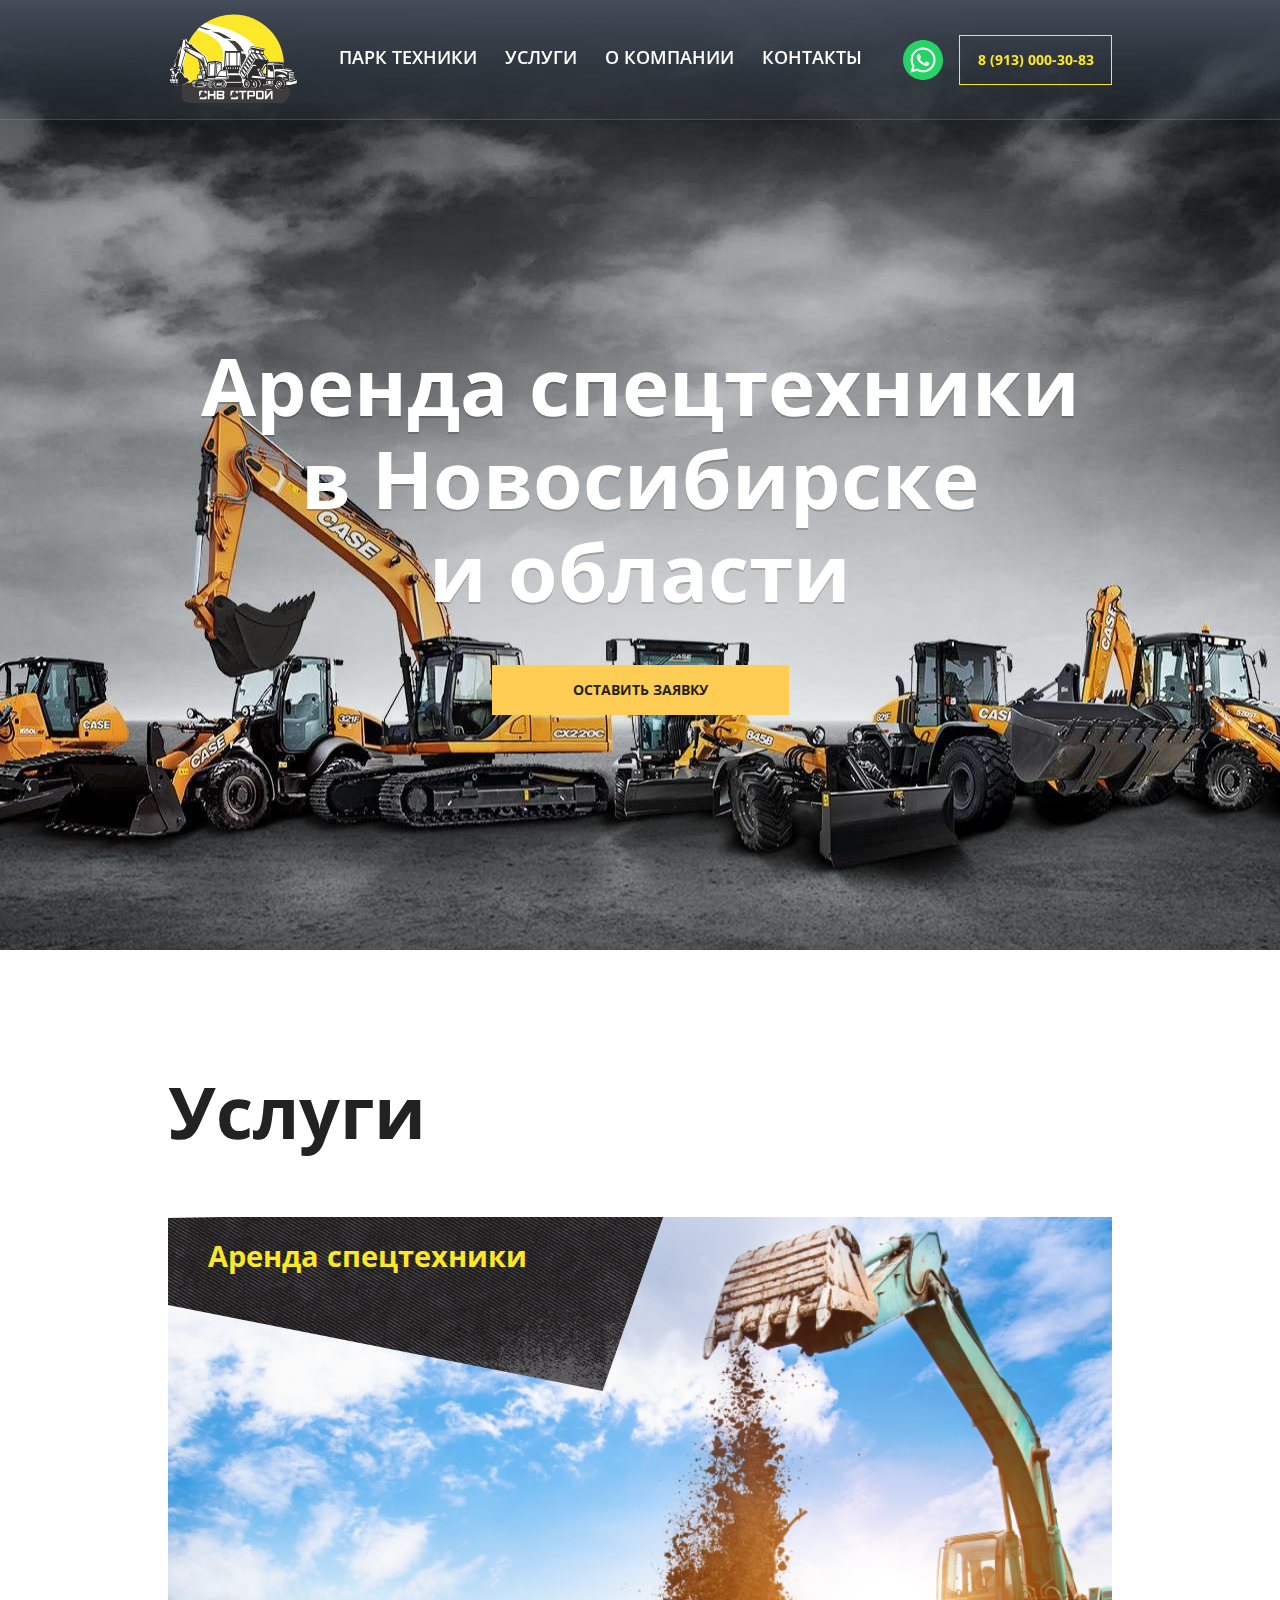
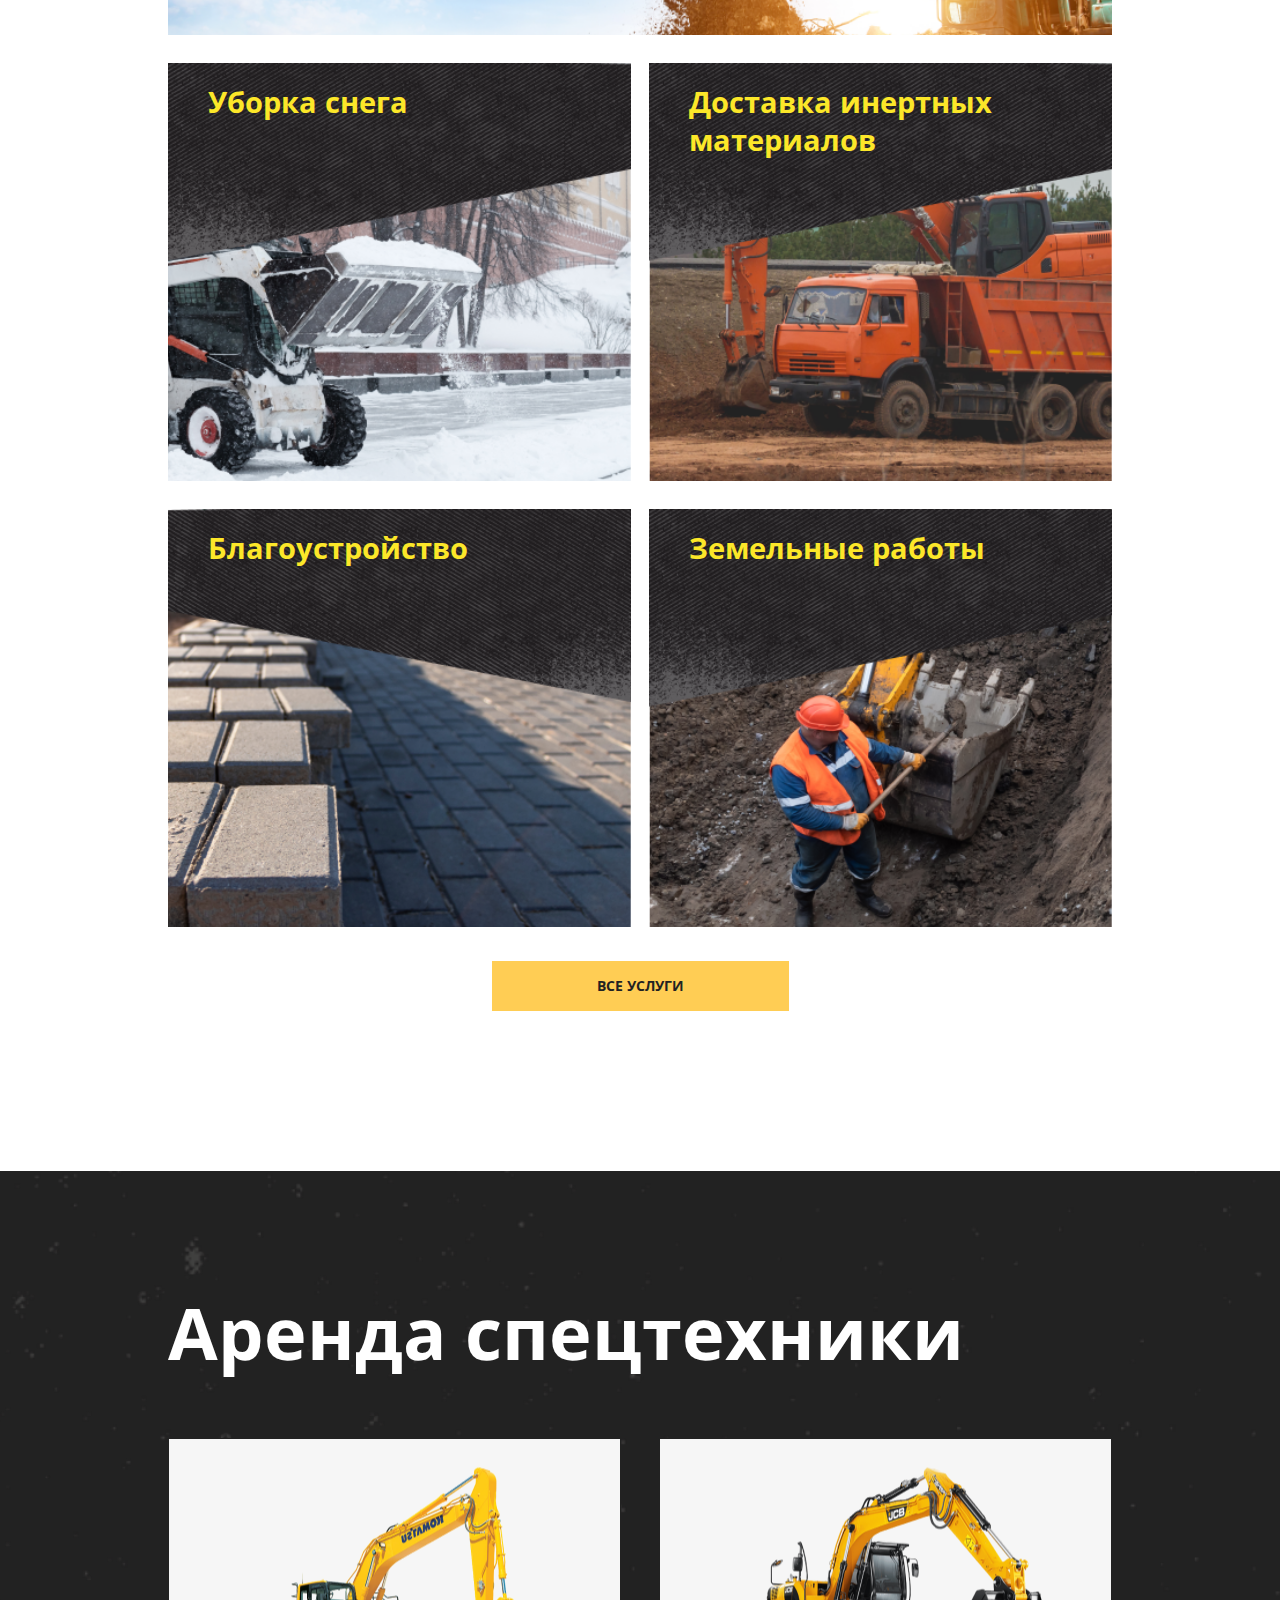
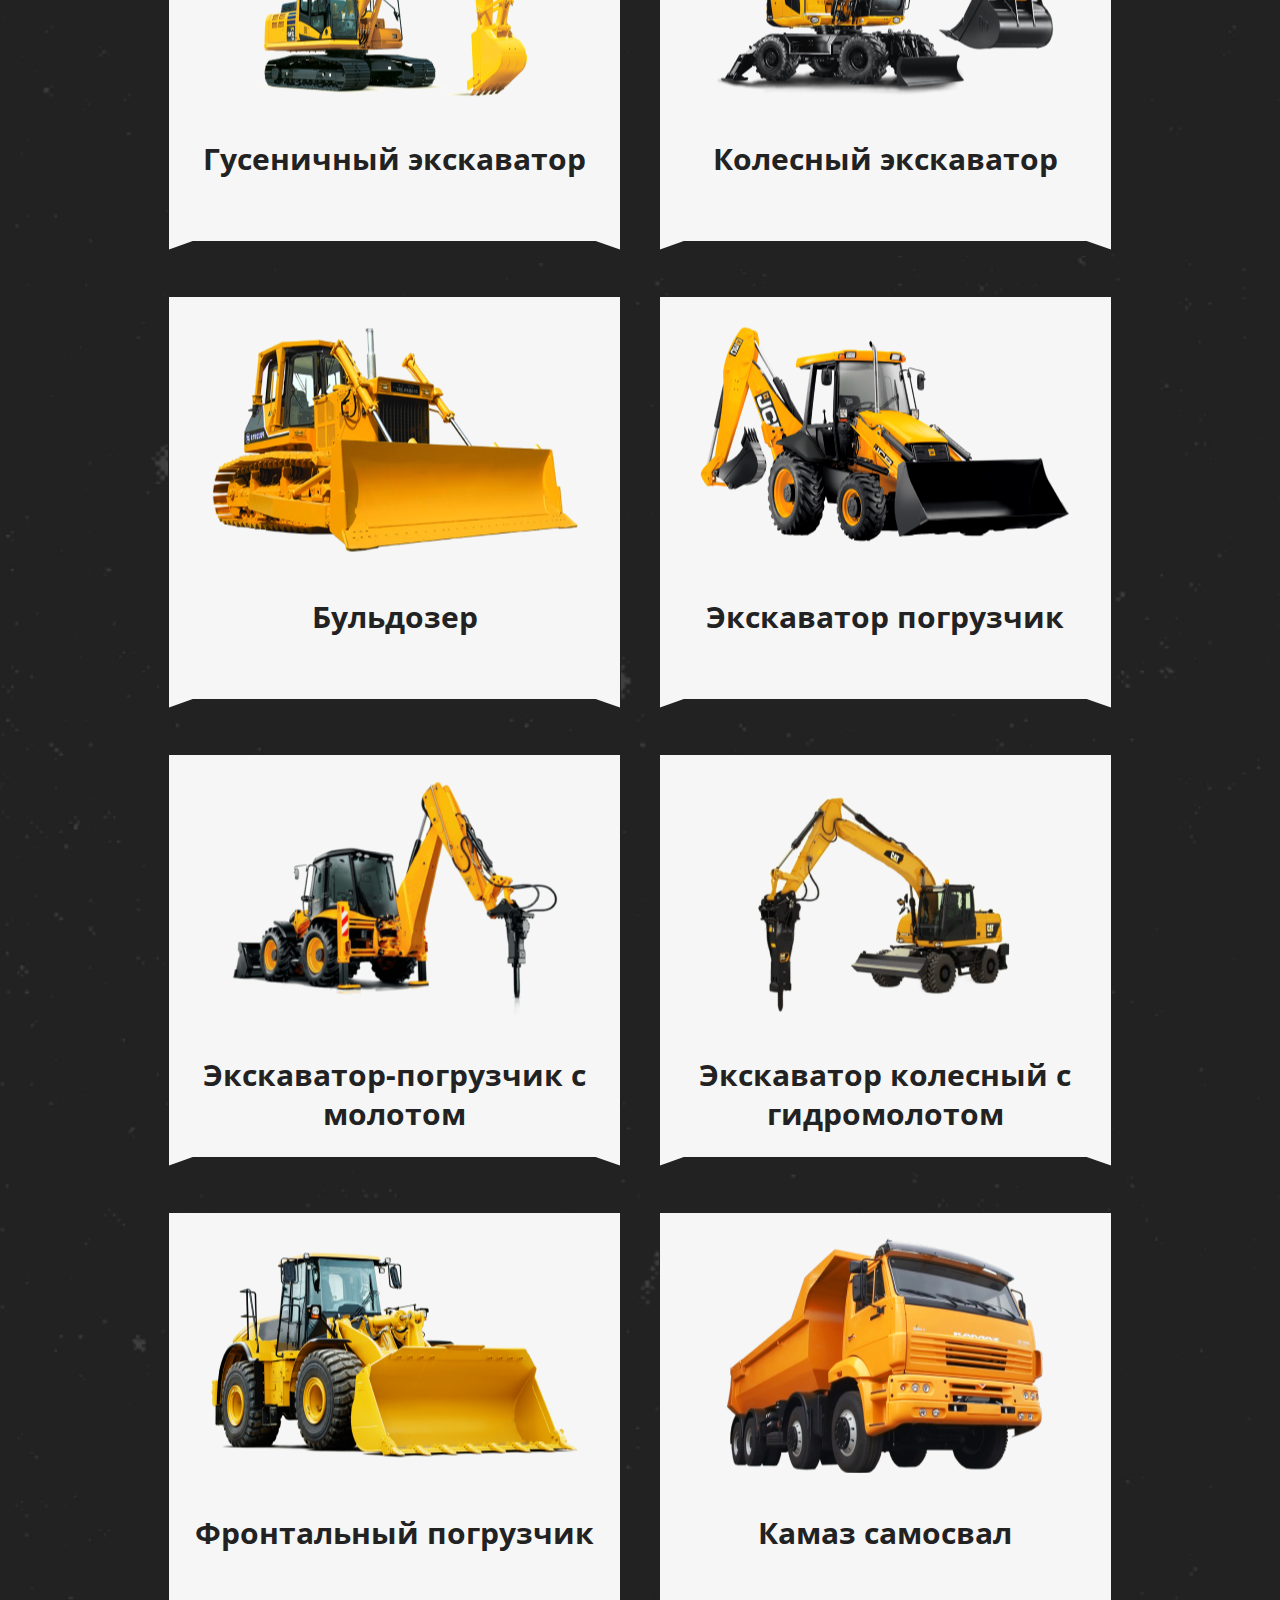
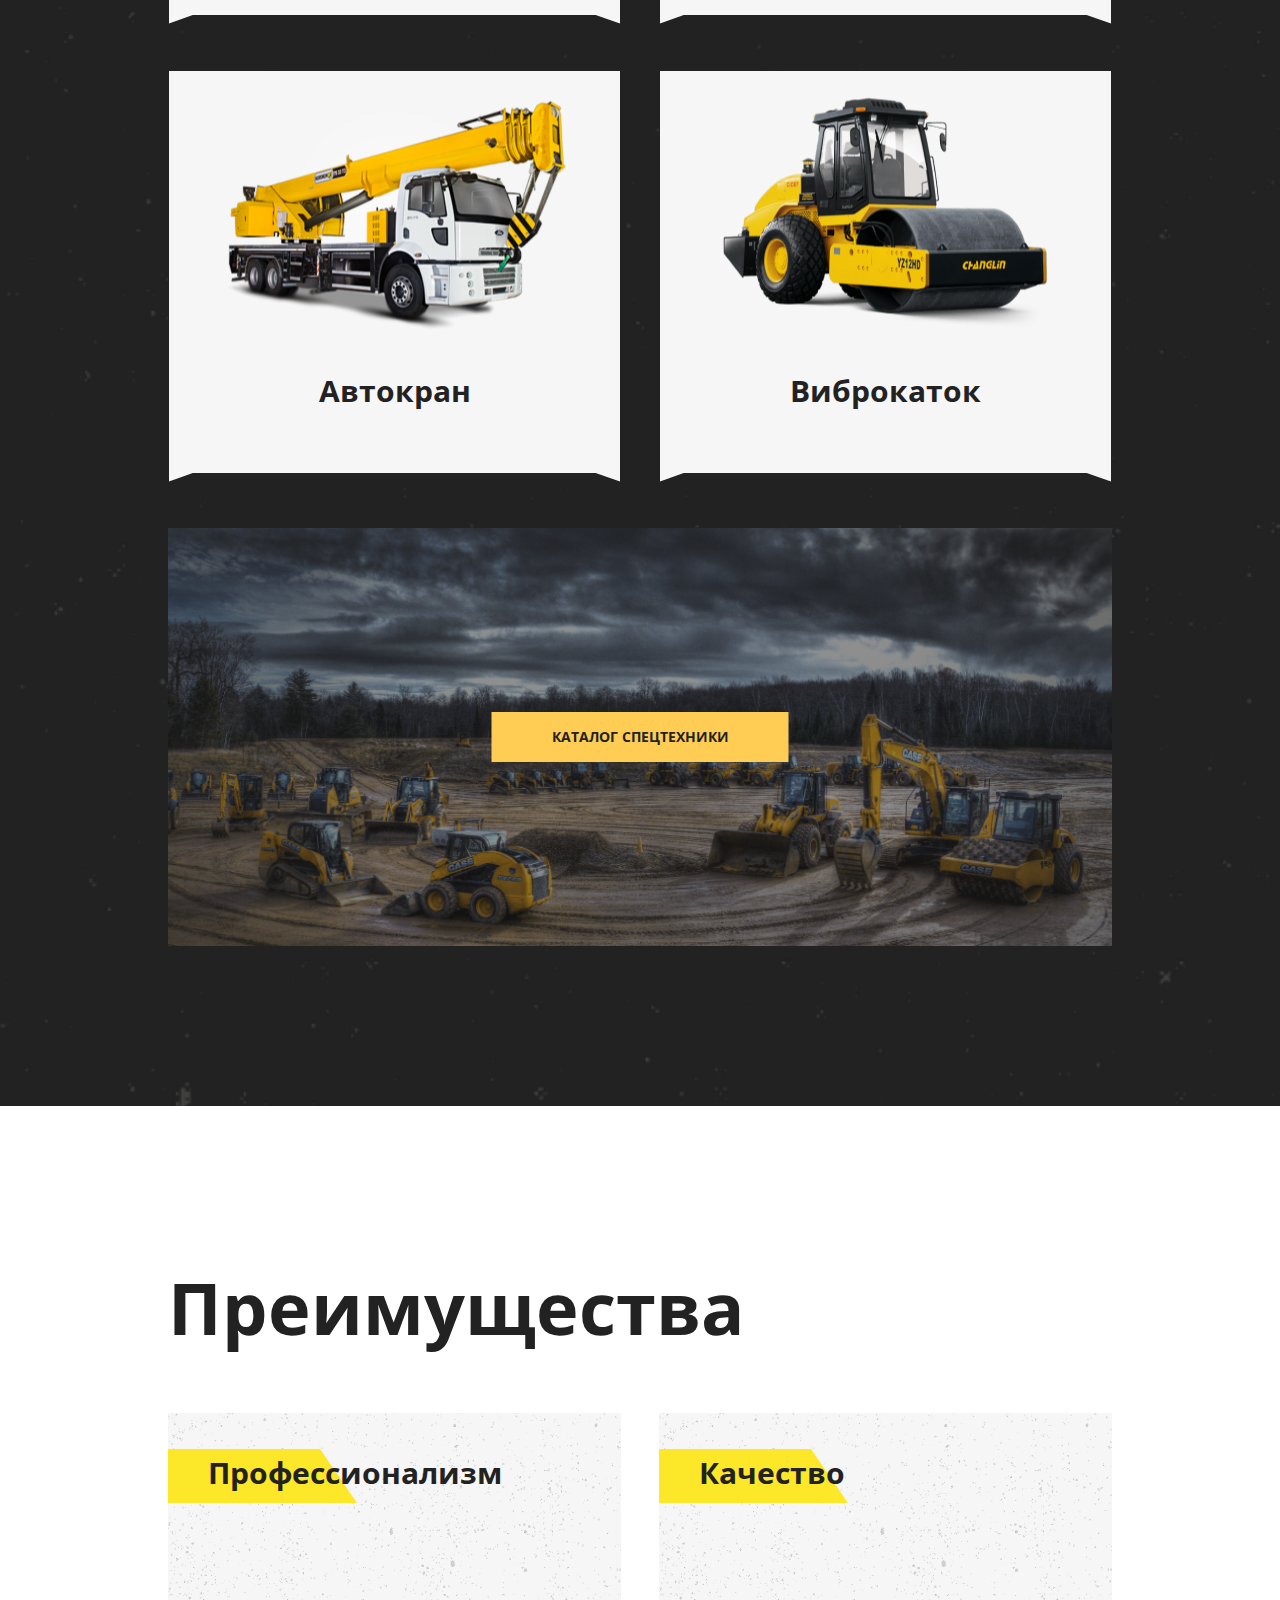
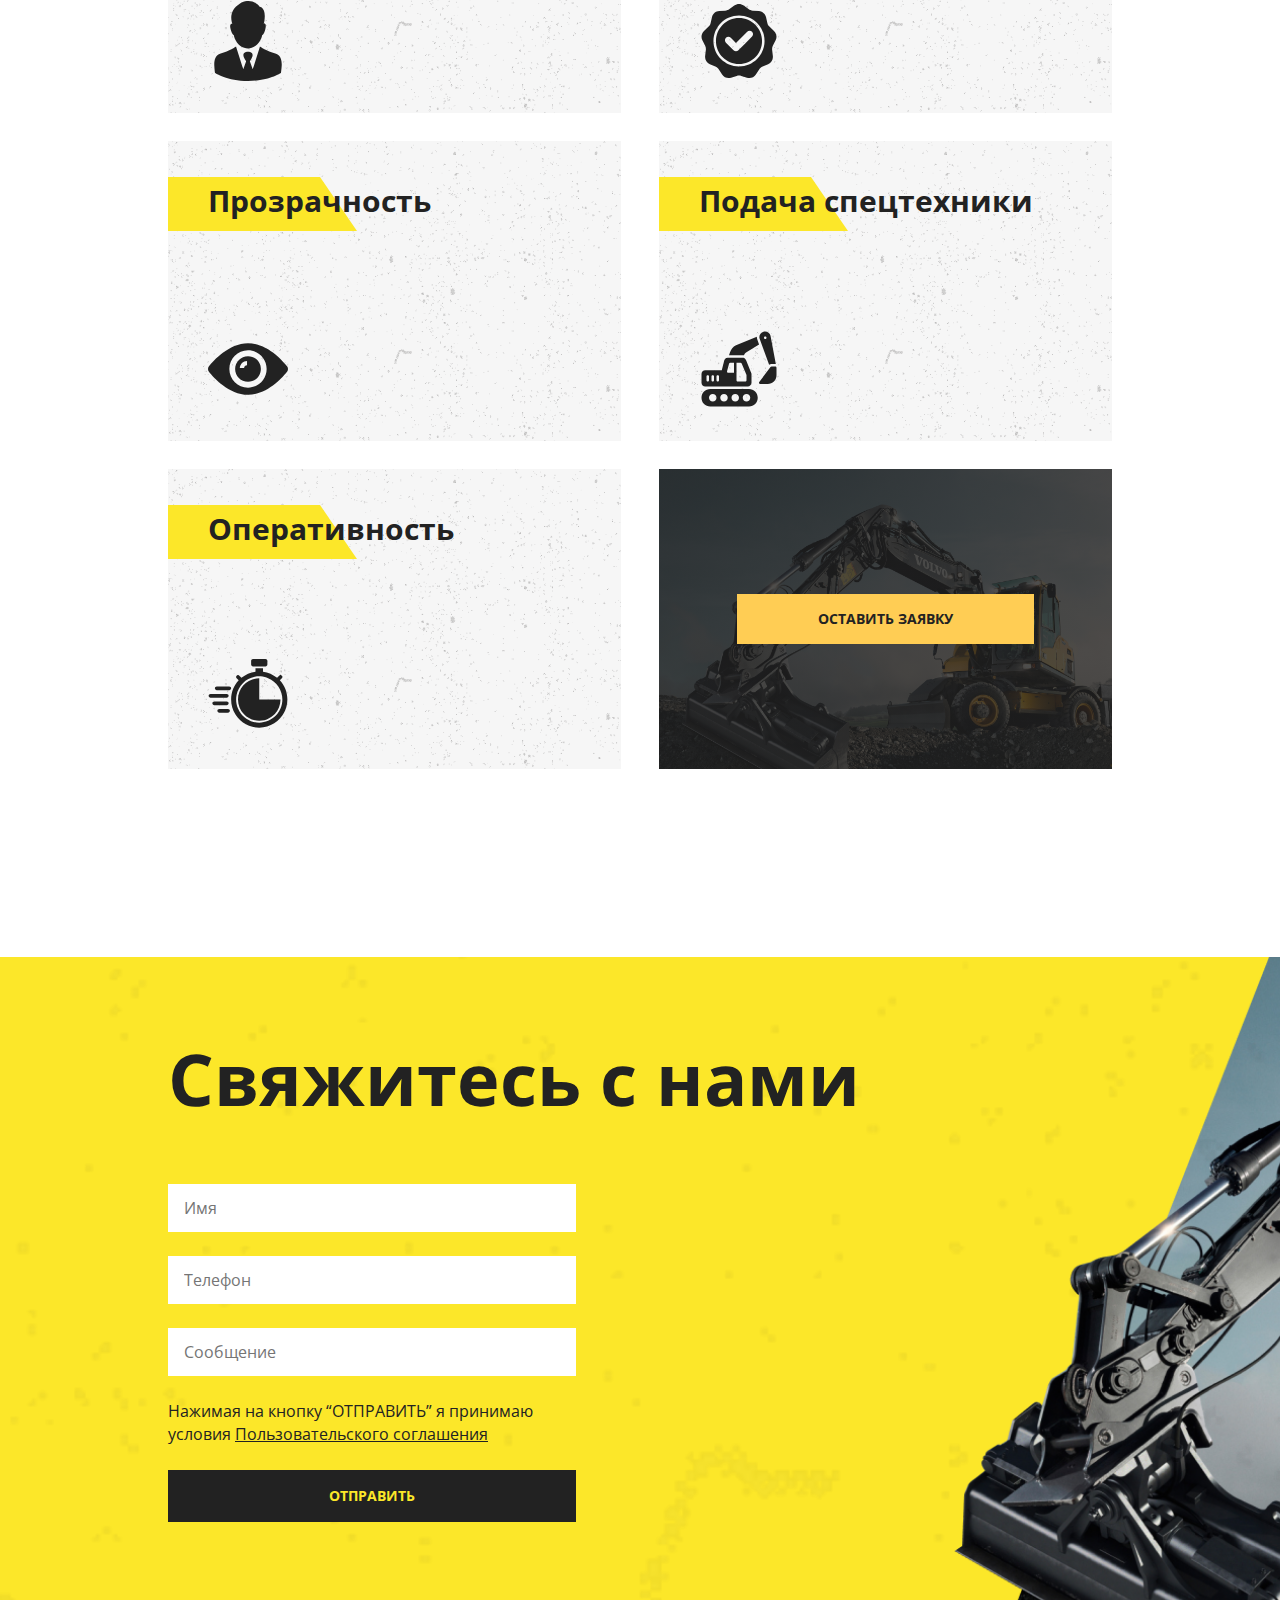
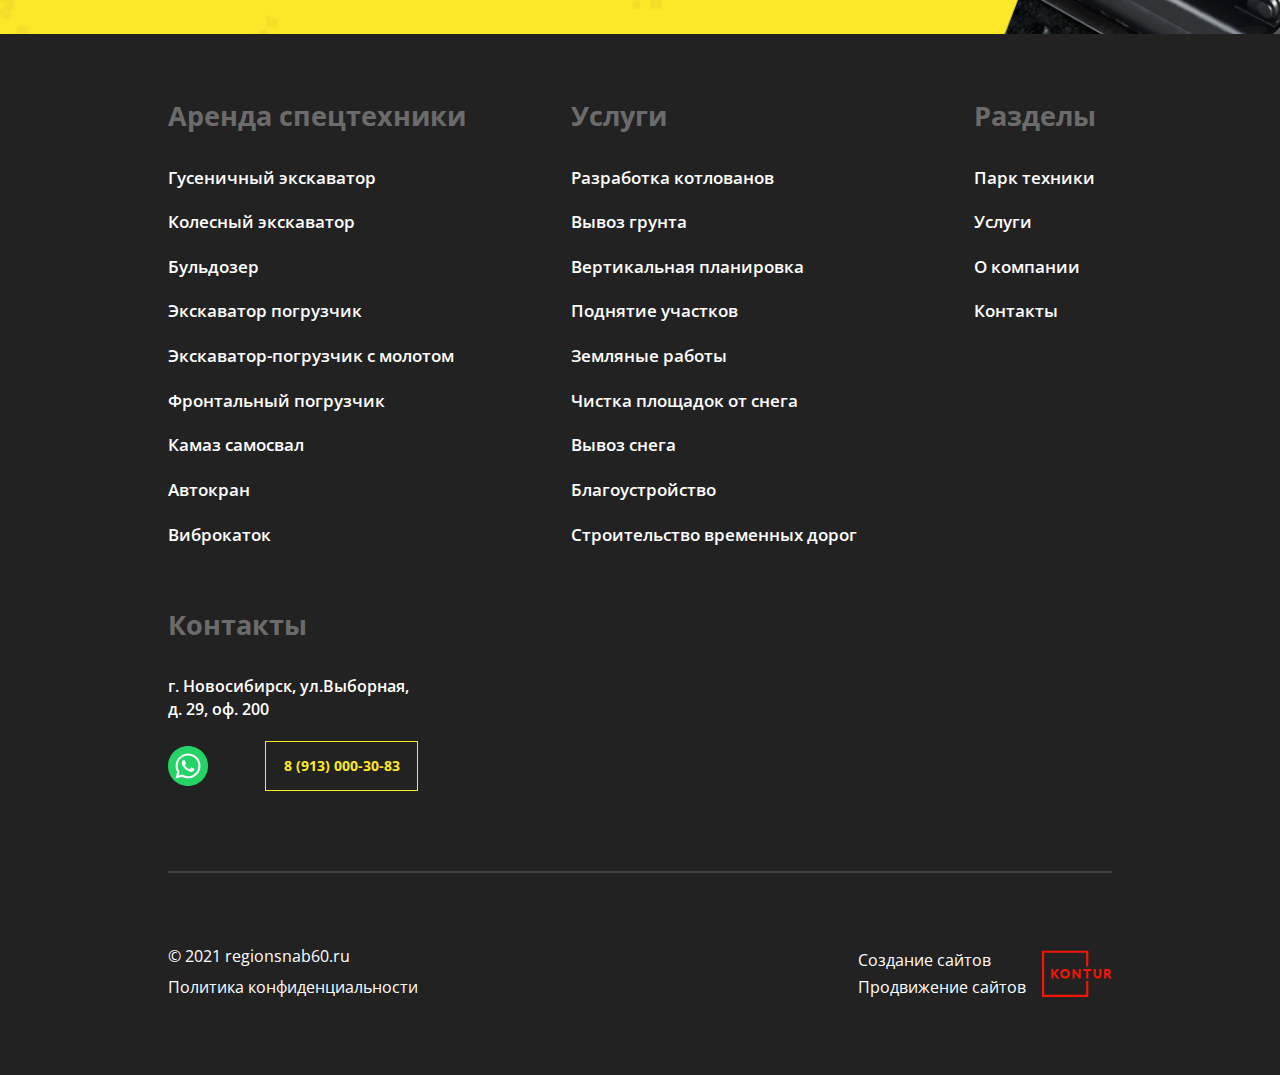
==== commit c830f0e3: "адаптация" ====
--- a/index.html
+++ b/index.html
@@ -39,9 +39,185 @@
                     </a>
                     <a href="tel:8 (913) 000-30-83" class="btn">8 (913) 000-30-83</a>
                 </div>
+                <button class="header__burgir">
+                    <span></span>
+                    <span></span>
+                    <span></span>
+                </button>
             </div>
         </div>
     </header>
+
+    <div class="catalog_menu">
+        <div class="catalog_menu__block">
+            <div class="top">
+                <button class="catalog_menu__close">
+                    <span></span><span></span>
+                </button>
+            </div>
+            <ul class="ul">
+                <li class="li">
+                    <span class="open">Парк техники 
+                        <div class="icon">
+                                <svg width="12" height="8" viewBox="0 0 12 8" fill="none" xmlns="http://www.w3.org/2000/svg">
+                                    <path d="M11.1464 0.646454L11.8535 1.35356L5.99995 7.20711L0.146393 1.35356L0.853501 0.646453L5.99995 5.79251L11.1464 0.646454Z" fill="#FCE729"/>
+                                </svg>
+                        </div>
+                    </span>
+                    <ul class="sub">
+                        <li>
+                            <a href="#">Гусеничный экскаватор</a>
+                        </li>
+                        <li>
+                            <a href="#">Колесный экскаватор</a>
+                        </li>
+                        <li>
+                            <a href="#">Бульдозер</a>
+                        </li>
+                        <li>
+                            <a href="#">Экскаватор погрузчик</a>
+                        </li>
+                        <li>
+                            <a href="#">Экскаватор-погрузчик с молотом</a>
+                        </li>
+                        <li>
+                            <a href="#">Фронтальный погрузчик</a>
+                        </li>
+                        <li>
+                            <a href="#">Камаз самосвал</a>
+                        </li>
+                        <li>
+                            <a href="#">Автокран</a>
+                        </li>
+                        <li>
+                            <a href="#">Виброкаток</a>
+                        </li>
+                    </ul>
+                </li>
+                <li class="li">
+                    <span class="open">Парк техники
+                            <div class="icon">
+                                    <svg width="12" height="8" viewBox="0 0 12 8" fill="none" xmlns="http://www.w3.org/2000/svg">
+                                        <path d="M11.1464 0.646454L11.8535 1.35356L5.99995 7.20711L0.146393 1.35356L0.853501 0.646453L5.99995 5.79251L11.1464 0.646454Z" fill="#FCE729"/>
+                                    </svg>
+                            </div>
+                    </span>
+                    <ul class="sub">
+                        <li>
+                            <a href="#">Гусеничный экскаватор</a>
+                        </li>
+                        <li>
+                            <a href="#">Колесный экскаватор</a>
+                        </li>
+                        <li>
+                            <a href="#">Бульдозер</a>
+                        </li>
+                        <li>
+                            <a href="#">Экскаватор погрузчик</a>
+                        </li>
+                        <li>
+                            <a href="#">Экскаватор-погрузчик с молотом</a>
+                        </li>
+                        <li>
+                            <a href="#">Фронтальный погрузчик</a>
+                        </li>
+                        <li>
+                            <a href="#">Камаз самосвал</a>
+                        </li>
+                        <li>
+                            <a href="#">Автокран</a>
+                        </li>
+                        <li>
+                            <a href="#">Виброкаток</a>
+                        </li>
+                    </ul>
+                </li>
+                <li class="li">
+                    <span class="open">Услуги
+                            <div class="icon">
+                                    <svg width="12" height="8" viewBox="0 0 12 8" fill="none" xmlns="http://www.w3.org/2000/svg">
+                                        <path d="M11.1464 0.646454L11.8535 1.35356L5.99995 7.20711L0.146393 1.35356L0.853501 0.646453L5.99995 5.79251L11.1464 0.646454Z" fill="#FCE729"/>
+                                    </svg>
+                            </div>
+                    </span>
+                    <ul class="sub">
+                        <li>
+                            <a href="#">Гусеничный экскаватор</a>
+                        </li>
+                        <li>
+                            <a href="#">Колесный экскаватор</a>
+                        </li>
+                        <li>
+                            <a href="#">Бульдозер</a>
+                        </li>
+                        <li>
+                            <a href="#">Экскаватор погрузчик</a>
+                        </li>
+                        <li>
+                            <a href="#">Экскаватор-погрузчик с молотом</a>
+                        </li>
+                        <li>
+                            <a href="#">Фронтальный погрузчик</a>
+                        </li>
+                        <li>
+                            <a href="#">Камаз самосвал</a>
+                        </li>
+                        <li>
+                            <a href="#">Автокран</a>
+                        </li>
+                        <li>
+                            <a href="#">Виброкаток</a>
+                        </li>
+                    </ul>
+                </li>
+                <li class="li">
+                    <span class="open">О компании
+                            <div class="icon">
+                                    <svg width="12" height="8" viewBox="0 0 12 8" fill="none" xmlns="http://www.w3.org/2000/svg">
+                                        <path d="M11.1464 0.646454L11.8535 1.35356L5.99995 7.20711L0.146393 1.35356L0.853501 0.646453L5.99995 5.79251L11.1464 0.646454Z" fill="#FCE729"/>
+                                    </svg>
+                            </div>
+                    </span>
+                    <ul class="sub">
+                        <li>
+                            <a href="#">Гусеничный экскаватор</a>
+                        </li>
+                        <li>
+                            <a href="#">Колесный экскаватор</a>
+                        </li>
+                        <li>
+                            <a href="#">Бульдозер</a>
+                        </li>
+                        <li>
+                            <a href="#">Экскаватор погрузчик</a>
+                        </li>
+                        <li>
+                            <a href="#">Экскаватор-погрузчик с молотом</a>
+                        </li>
+                        <li>
+                            <a href="#">Фронтальный погрузчик</a>
+                        </li>
+                        <li>
+                            <a href="#">Камаз самосвал</a>
+                        </li>
+                        <li>
+                            <a href="#">Автокран</a>
+                        </li>
+                        <li>
+                            <a href="#">Виброкаток</a>
+                        </li>
+                    </ul>
+                </li>
+                <li class="li">
+                    <span class="open">Контакты</span>
+                </li>
+            </ul>
+            <div class="catalog_menu__btn">
+                <button class="btn2">ОСТАВИТЬ ЗАЯВКУ</button>
+            </div>
+        </div>
+    </div>
+
     <main class="main">
         <section class="banner">
             <div class="banner__content">
--- a/css/style.css
+++ b/css/style.css
@@ -11,6 +11,9 @@
 
 body {
   font-family: 'Open Sans', sans-serif; }
+
+.main {
+  overflow: hidden; }
 
 button {
   cursor: pointer; }
@@ -86,7 +89,8 @@
 .container {
   max-width: 1280px;
   width: 100%;
-  margin: 0 auto; }
+  margin: 0 auto;
+  padding: 0 !important; }
 
 .header {
   width: 100%;
@@ -115,9 +119,11 @@
 
 .header.fixed {
   position: fixed;
-  background: #454D5A;
-  -webkit-box-shadow: inset 0px -1px 0px rgba(255, 255, 255, 0.15);
-  box-shadow: inset 0px -1px 0px rgba(255, 255, 255, 0.15); }
+  background: #454D5A; }
+
+.header.fixed_active {
+  position: fixed;
+  background: #454D5A; }
 
 .header__box {
   height: 100%;
@@ -226,6 +232,11 @@
 .services {
   padding-top: 120px;
   padding-bottom: 160px; }
+  .services .services__item.big h5 {
+    width: 420px; }
+  .services .services__item h5 {
+    top: 20px;
+    font-size: 29px; }
 
 .services__box {
   display: -webkit-box;
@@ -861,3 +872,640 @@
     .footer__nav_right .box .soc {
       width: 40px;
       height: 40px; }
+
+@media screen and (max-width: 1800px) {
+  .contact_us__img {
+    right: -15%; } }
+
+@media screen and (max-width: 1280px) {
+  .container {
+    max-width: 944px; }
+  .header__navbar .li {
+    margin-left: 28px; }
+  .header__navbar .li:nth-child(1) {
+    margin-left: 0; }
+  .header__navbar .li .item {
+    font-weight: 600;
+    font-size: 18px;
+    line-height: 145%; }
+  .services__item {
+    width: 49%;
+    margin-bottom: 28px; }
+  .services__item.big {
+    width: 100%;
+    margin-bottom: 28px; }
+  .services__item .bg {
+    width: 100%; }
+  .services__item.big .bg {
+    width: 498px; }
+  .rent__box {
+    -webkit-box-pack: justify;
+    -ms-flex-pack: justify;
+    justify-content: space-between; }
+  .rent__item {
+    width: 48%;
+    margin: 0;
+    margin-bottom: 40px; }
+  .rent__btn {
+    background-size: 100%; }
+  .rent__button {
+    width: 100%; }
+  .advantages__item {
+    width: 48%;
+    margin: 0;
+    margin-bottom: 28px; }
+  .advantages__box {
+    -webkit-box-pack: justify;
+    -ms-flex-pack: justify;
+    justify-content: space-between; }
+  .advantages__button {
+    width: 48%; }
+  .contact_us__img {
+    right: -60%; }
+  .footer__top {
+    -ms-flex-wrap: wrap;
+    flex-wrap: wrap; }
+  .footer__nav {
+    width: 325px;
+    margin-right: 78px; }
+  .footer__nav.footer__nav_min {
+    width: 137px;
+    margin-right: 0; }
+  .footer__nav.footer__nav_right {
+    width: 250px;
+    margin-left: 0;
+    margin-top: 60px; }
+  .services .services__item:nth-child(1) {
+    -webkit-box-ordinal-group: 2;
+    -ms-flex-order: 1;
+    order: 1; }
+  .services .services__item:nth-child(2) {
+    -webkit-box-ordinal-group: 3;
+    -ms-flex-order: 2;
+    order: 2; }
+  .services .services__item:nth-child(3) {
+    -webkit-box-ordinal-group: 4;
+    -ms-flex-order: 3;
+    order: 3; }
+  .services .services__item:nth-child(4) {
+    -webkit-box-ordinal-group: 5;
+    -ms-flex-order: 4;
+    order: 4; }
+  .services .services__item:nth-child(6) {
+    -webkit-box-ordinal-group: 6;
+    -ms-flex-order: 5;
+    order: 5; }
+  .services .services__item:nth-child(7) {
+    -webkit-box-ordinal-group: 7;
+    -ms-flex-order: 6;
+    order: 6; }
+  .services .services__item:nth-child(5) {
+    -webkit-box-ordinal-group: 8;
+    -ms-flex-order: 7;
+    order: 7; }
+  .services .services__item:nth-child(8) {
+    -webkit-box-ordinal-group: 11;
+    -ms-flex-order: 10;
+    order: 10; }
+  .services .services__item:nth-child(9) {
+    width: 49%;
+    -webkit-box-ordinal-group: 9;
+    -ms-flex-order: 8;
+    order: 8; }
+    .services .services__item:nth-child(9) .img img {
+      width: auto;
+      height: 100%; }
+  .services .services__item:nth-child(10) {
+    -webkit-box-ordinal-group: 10;
+    -ms-flex-order: 9;
+    order: 9; }
+  .product__left {
+    width: 574px; }
+  .product__img {
+    width: 574px;
+    height: 325px; }
+    .product__img img {
+      width: 510px; }
+  .product__description {
+    width: 944px; }
+  .crumbs {
+    -webkit-box-pack: center;
+    -ms-flex-pack: center;
+    justify-content: center; } }
+
+.header__burgir {
+  display: none; }
+
+.catalog_menu {
+  display: none; }
+
+.product__btn {
+  display: none; }
+
+.product__h1 {
+  display: none; }
+
+.product__specifications {
+  display: none; }
+
+@media screen and (max-width: 950px) {
+  .product__specifications {
+    display: block;
+    padding: 0 40px; }
+    .product__specifications .top {
+      margin-bottom: 32px;
+      min-width: 610px; }
+      .product__specifications .top .button {
+        font-weight: bold;
+        font-size: 24px;
+        line-height: 130%;
+        text-align: center;
+        color: #222222;
+        border: none;
+        background: transparent;
+        padding: 0 24px;
+        padding-bottom: 4px;
+        border-bottom: 4px solid transparent; }
+      .product__specifications .top .button.active {
+        color: #FFCD54;
+        border-bottom: 4px solid #FFCD54; }
+    .product__specifications .block {
+      display: none;
+      font-weight: normal;
+      font-size: 18px;
+      line-height: 145%;
+      color: #222222; }
+      .product__specifications .block p {
+        margin-bottom: 16px; }
+    .product__specifications .block.active {
+      display: block; }
+    .product__specifications .block2 {
+      display: none; }
+    .product__specifications .block2.active {
+      display: block; }
+  .product__h1 {
+    display: block;
+    font-weight: bold;
+    font-size: 24px;
+    line-height: 130%;
+    text-align: center;
+    color: #222222;
+    margin-bottom: 40px; }
+  .product__img {
+    margin-bottom: 0; }
+  .product__btn {
+    display: -webkit-box;
+    display: -ms-flexbox;
+    display: flex;
+    -webkit-box-pack: center;
+    -ms-flex-pack: center;
+    justify-content: center;
+    margin-bottom: 80px; }
+    .product__btn .btn2 {
+      width: 100%;
+      height: 50px;
+      background: #FCE729; }
+  .product__description {
+    display: none; }
+  .catalog_menu {
+    display: none;
+    width: 100%;
+    height: 100vh;
+    background: rgba(0, 0, 0, 0.6);
+    position: fixed;
+    top: 0;
+    left: 0;
+    z-index: 9999;
+    overflow-y: auto; }
+    .catalog_menu .ul .li .open {
+      display: -webkit-box;
+      display: -ms-flexbox;
+      display: flex;
+      -webkit-box-align: center;
+      -ms-flex-align: center;
+      align-items: center;
+      height: 80px;
+      -webkit-box-shadow: inset 0px -1px 0px #4A4A4A, inset 0px 1px 0px #4A4A4A;
+      box-shadow: inset 0px -1px 0px #4A4A4A, inset 0px 1px 0px #4A4A4A;
+      font-weight: 600;
+      font-size: 18px;
+      line-height: 145%;
+      text-transform: uppercase;
+      color: #FFFFFF;
+      padding: 0 40px 0 64px;
+      cursor: pointer; }
+      .catalog_menu .ul .li .open .icon {
+        width: 32px;
+        height: 32px;
+        border: 1px solid #FFFFFF;
+        border-radius: 2px;
+        margin-left: auto;
+        display: -webkit-box;
+        display: -ms-flexbox;
+        display: flex;
+        -webkit-box-align: center;
+        -ms-flex-align: center;
+        align-items: center;
+        -webkit-box-pack: center;
+        -ms-flex-pack: center;
+        justify-content: center; }
+    .catalog_menu .sub {
+      max-height: 0;
+      overflow: hidden; }
+      .catalog_menu .sub li a {
+        display: -webkit-box;
+        display: -ms-flexbox;
+        display: flex;
+        -webkit-box-align: center;
+        -ms-flex-align: center;
+        align-items: center;
+        height: 50px;
+        padding: 0 72px;
+        font-weight: 600;
+        font-size: 18px;
+        line-height: 145%;
+        color: #FFFFFF;
+        -webkit-box-shadow: inset 0px -1px 0px #4A4A4A, inset 0px 1px 0px #4A4A4A;
+        box-shadow: inset 0px -1px 0px #4A4A4A, inset 0px 1px 0px #4A4A4A; }
+    .catalog_menu .open.active .icon {
+      border: 1px solid #FCE729 !important; }
+      .catalog_menu .open.active .icon svg {
+        -webkit-transform: rotate(-180deg);
+        -ms-transform: rotate(-180deg);
+        transform: rotate(-180deg); }
+    .catalog_menu .open.active + .sub {
+      max-height: 10000px; }
+  .catalog_menu.active {
+    display: block; }
+  .catalog_menu__btn .btn2 {
+    width: 100%;
+    height: 80px;
+    background: #FCE729; }
+  .catalog_menu__block {
+    max-width: 540px;
+    width: 100%;
+    margin-left: auto;
+    background: #222222;
+    -webkit-box-shadow: 0px 4px 20px rgba(0, 0, 0, 0.08);
+    box-shadow: 0px 4px 20px rgba(0, 0, 0, 0.08);
+    padding-top: 119px; }
+    .catalog_menu__block .top {
+      width: 100%;
+      height: 119px;
+      display: -webkit-box;
+      display: -ms-flexbox;
+      display: flex;
+      -webkit-box-align: center;
+      -ms-flex-align: center;
+      align-items: center;
+      -webkit-box-pack: end;
+      -ms-flex-pack: end;
+      justify-content: flex-end;
+      padding-right: 34px;
+      position: fixed;
+      top: 0;
+      right: 0;
+      background: #222222; }
+  .catalog_menu__close {
+    width: 56px;
+    height: 50px;
+    border: 0;
+    background: transparent;
+    position: relative; }
+    .catalog_menu__close span:nth-child(1) {
+      width: 48px;
+      height: 4px;
+      background: #FFCD54;
+      position: absolute;
+      top: 50%;
+      left: 50%;
+      -webkit-transform: translate(-50%, -50%) rotate(45deg);
+      -ms-transform: translate(-50%, -50%) rotate(45deg);
+      transform: translate(-50%, -50%) rotate(45deg); }
+    .catalog_menu__close span:nth-child(2) {
+      width: 48px;
+      height: 4px;
+      background: #FFCD54;
+      position: absolute;
+      top: 50%;
+      left: 50%;
+      -webkit-transform: translate(-50%, -50%) rotate(-45deg);
+      -ms-transform: translate(-50%, -50%) rotate(-45deg);
+      transform: translate(-50%, -50%) rotate(-45deg); }
+  .header__burgir {
+    display: -webkit-box;
+    display: -ms-flexbox;
+    display: flex;
+    -webkit-box-orient: vertical;
+    -webkit-box-direction: normal;
+    -ms-flex-direction: column;
+    flex-direction: column;
+    -webkit-box-align: end;
+    -ms-flex-align: end;
+    align-items: flex-end;
+    -webkit-box-pack: justify;
+    -ms-flex-pack: justify;
+    justify-content: space-between;
+    width: 56px;
+    height: 50px;
+    border: 0;
+    background: transparent;
+    padding: 10px 0;
+    padding-right: 4px; }
+    .header__burgir span:nth-child(1) {
+      width: 48px;
+      height: 4px;
+      background: #FFFFFF; }
+    .header__burgir span:nth-child(2) {
+      width: 35px;
+      height: 4px;
+      background: #FFFFFF; }
+    .header__burgir span:nth-child(3) {
+      width: 48px;
+      height: 4px;
+      background: #FFFFFF; }
+  .container {
+    max-width: 686px; }
+  .header__navbar {
+    display: none; }
+  .header__right .btn {
+    width: 280px;
+    margin-left: 24px; }
+  .banner {
+    height: 600px; }
+  .banner__content {
+    padding-top: 220px;
+    position: relative; }
+    .banner__content .btn2 {
+      position: absolute;
+      bottom: -80px;
+      left: 0;
+      width: 100%;
+      height: 80px;
+      background: #FCE729; }
+  .banner__content .h1 {
+    max-width: 670px;
+    font-size: 60px;
+    line-height: 120%; }
+  .services {
+    padding-top: 160px;
+    padding-bottom: 120px; }
+  .services__item {
+    width: 100%;
+    margin: 0;
+    margin-bottom: 24px; }
+    .services__item .bg {
+      width: 110% !important;
+      top: 340px; }
+  .services__item .img img {
+    width: 130%; }
+  .services__item h5 {
+    width: 100% !important;
+    height: 80px;
+    top: auto !important;
+    left: 0;
+    bottom: 0;
+    padding: 24px;
+    text-align: center; }
+  .section_title .h2 {
+    font-size: 56px;
+    line-height: 130%;
+    text-align: center;
+    margin-bottom: 40px; }
+  .rent__item {
+    height: 350px; }
+  .rent__item .img {
+    width: 300px;
+    height: 193px;
+    margin-bottom: 36px; }
+  .rent__item h5 {
+    font-size: 24px;
+    line-height: 130%;
+    padding: 0 4px; }
+  .rent__btn {
+    bottom: -92px; }
+  .rent__item:hover .rent__btn {
+    bottom: -12px; }
+  .rent__button {
+    height: 340px; }
+  .rent {
+    padding-top: 100px;
+    padding-bottom: 100px; }
+  .advantages {
+    padding-top: 120px;
+    padding-bottom: 120px; }
+  .advantages__item {
+    margin-bottom: 30px; }
+  .advantages__item h5 {
+    font-size: 24px;
+    line-height: 130%; }
+  .contact_us__img {
+    right: -80%; }
+  .contact_us {
+    padding-top: 70px;
+    padding-bottom: 89px; }
+    .contact_us .section_title {
+      max-width: 410px; }
+      .contact_us .section_title .h2 {
+        text-align: start; }
+  .contact_us__fotm {
+    max-width: 358px; }
+  .footer__nav {
+    width: 100% !important;
+    border-bottom: 2px solid #434343;
+    margin: 0;
+    padding: 40px 0; }
+    .footer__nav ul {
+      display: -webkit-box;
+      display: -ms-flexbox;
+      display: flex;
+      -ms-flex-wrap: wrap;
+      flex-wrap: wrap;
+      -webkit-box-pack: justify;
+      -ms-flex-pack: justify;
+      justify-content: space-between; }
+  .footer__top {
+    padding-bottom: 0;
+    padding-top: 20px; }
+  .footer__nav.footer__nav_right {
+    margin-top: 0;
+    display: -webkit-box;
+    display: -ms-flexbox;
+    display: flex;
+    -webkit-box-align: center;
+    -ms-flex-align: center;
+    align-items: center;
+    -webkit-box-pack: justify;
+    -ms-flex-pack: justify;
+    justify-content: space-between;
+    -ms-flex-wrap: wrap;
+    flex-wrap: wrap; }
+    .footer__nav.footer__nav_right h5 {
+      width: 100%; }
+    .footer__nav.footer__nav_right p {
+      width: 250px;
+      margin-bottom: 0; }
+  .footer__nav_right .box .soc {
+    margin-right: 112px; }
+  .services .services__item:nth-child(9) {
+    width: 100% !important; }
+  .services .services__item h5 {
+    font-size: 24px;
+    line-height: 130%; }
+  .product__left {
+    width: 100%; }
+  .product__img {
+    width: 100%;
+    height: 516px; }
+    .product__img img {
+      width: 610px; }
+  .product__aside {
+    display: none; }
+  .product__description {
+    width: 100%; }
+  .product {
+    padding-bottom: 120px; } }
+
+@media screen and (max-width: 767px) {
+  .product__specifications {
+    padding: 0 15px; }
+  .product__btn {
+    margin-bottom: 56px; }
+  .catalog_menu__block .top {
+    padding-right: 10px; }
+  .catalog_menu .ul .li .open {
+    padding-left: 10px;
+    padding-right: 10px; }
+  .catalog_menu .sub li a {
+    padding: 0 10px; }
+  .container {
+    padding: 0 15px !important; }
+  .header {
+    height: 80px; }
+  .header__right .btn {
+    display: none; }
+  .banner {
+    height: 320px;
+    margin-top: 82px; }
+  .banner__content {
+    padding-top: 62px; }
+  .header__logo {
+    width: 72px;
+    height: 50px; }
+    .header__logo img {
+      width: 100%; }
+  .banner__content .h1 {
+    font-size: 32px;
+    line-height: 140%;
+    max-width: 300px; }
+  .services .container {
+    padding: 0 !important; }
+  .services__item {
+    height: 222px;
+    margin-bottom: 20px; }
+  .services__item .img img {
+    width: 105%; }
+  .services__item .bg {
+    top: 158px; }
+  .services .services__item h5 {
+    height: 70px;
+    font-size: 18px;
+    line-height: 130%; }
+  .banner__content .btn2 {
+    height: 64px;
+    bottom: -64px; }
+  .services {
+    padding-top: 128px;
+    padding-bottom: 80px; }
+  .section_title .h2 {
+    font-size: 28px;
+    line-height: 130%;
+    margin-bottom: 32px; }
+  .rent__item {
+    width: 100%;
+    padding-top: 18px;
+    margin-bottom: 16px; }
+  .rent__item .img {
+    width: 270px;
+    height: 170px;
+    margin-bottom: 34px; }
+  .rent__item h5 {
+    font-size: 18px;
+    line-height: 130%; }
+  .rent__btn {
+    height: 58px;
+    bottom: 0px;
+    background-position: top; }
+  .rent__item:hover .rent__btn {
+    bottom: 0px; }
+  .rent__button {
+    height: 200px; }
+  .rent {
+    padding-top: 64px;
+    padding-bottom: 64px; }
+  .advantages {
+    padding-top: 80px;
+    padding-bottom: 80px; }
+  .advantages__item {
+    width: 100%;
+    height: 237px;
+    margin-bottom: 16px; }
+  .advantages__item h5 {
+    width: 100%;
+    font-size: 18px;
+    line-height: 130%;
+    padding-top: 8px; }
+  .advantages__button {
+    width: 100%;
+    height: 237px; }
+  .contact_us {
+    padding-top: 56px;
+    padding-bottom: 56px; }
+  .contact_us .section_title .h2 {
+    text-align: center; }
+  .contact_us__img {
+    display: none; }
+  .services__btn {
+    display: none; }
+  .footer__top {
+    padding-top: 32px; }
+  .footer__nav {
+    padding: 32px 0; }
+  .footer__nav h5 {
+    font-size: 18px;
+    line-height: 130%;
+    margin-bottom: 26px; }
+  .footer__nav ul li a {
+    font-size: 14px;
+    line-height: 145%;
+    margin-bottom: 16px; }
+  .footer__nav.footer__nav_right p {
+    max-width: 289px;
+    width: 100%; }
+  .footer__nav_right .box {
+    width: 100%;
+    margin-top: 24px; }
+  .footer__bottom {
+    -webkit-box-orient: vertical;
+    -webkit-box-direction: normal;
+    -ms-flex-direction: column;
+    flex-direction: column;
+    padding-top: 64px;
+    padding-bottom: 64px; }
+    .footer__bottom .left {
+      margin-bottom: 24px; }
+    .footer__bottom .right {
+      -webkit-box-pack: start;
+      -ms-flex-pack: start;
+      justify-content: flex-start; }
+  .product__img {
+    height: 242px;
+    margin-bottom: 56px; }
+  .product__img img {
+    width: 284px; }
+  .product .container {
+    padding: 0 !important; }
+  .product__description {
+    padding: 0 15px !important; }
+  .crumbs {
+    display: none; } }
